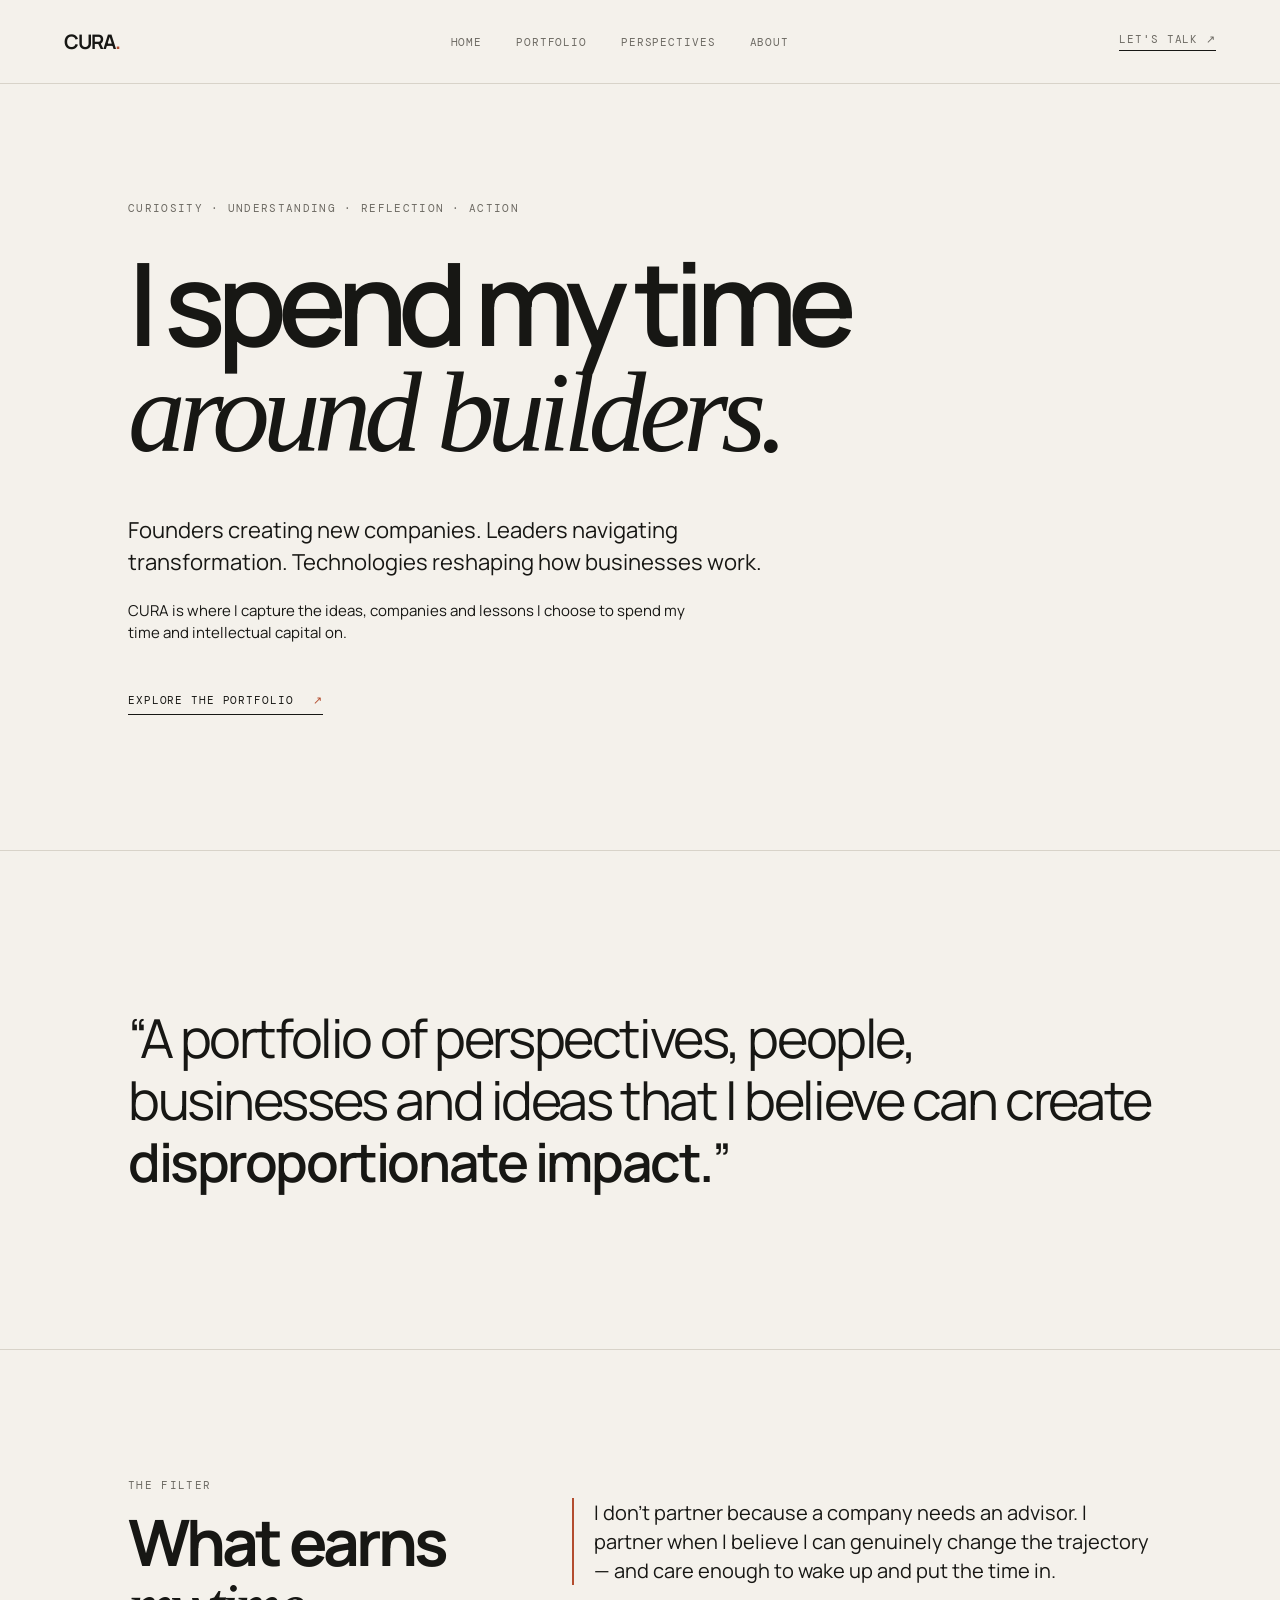
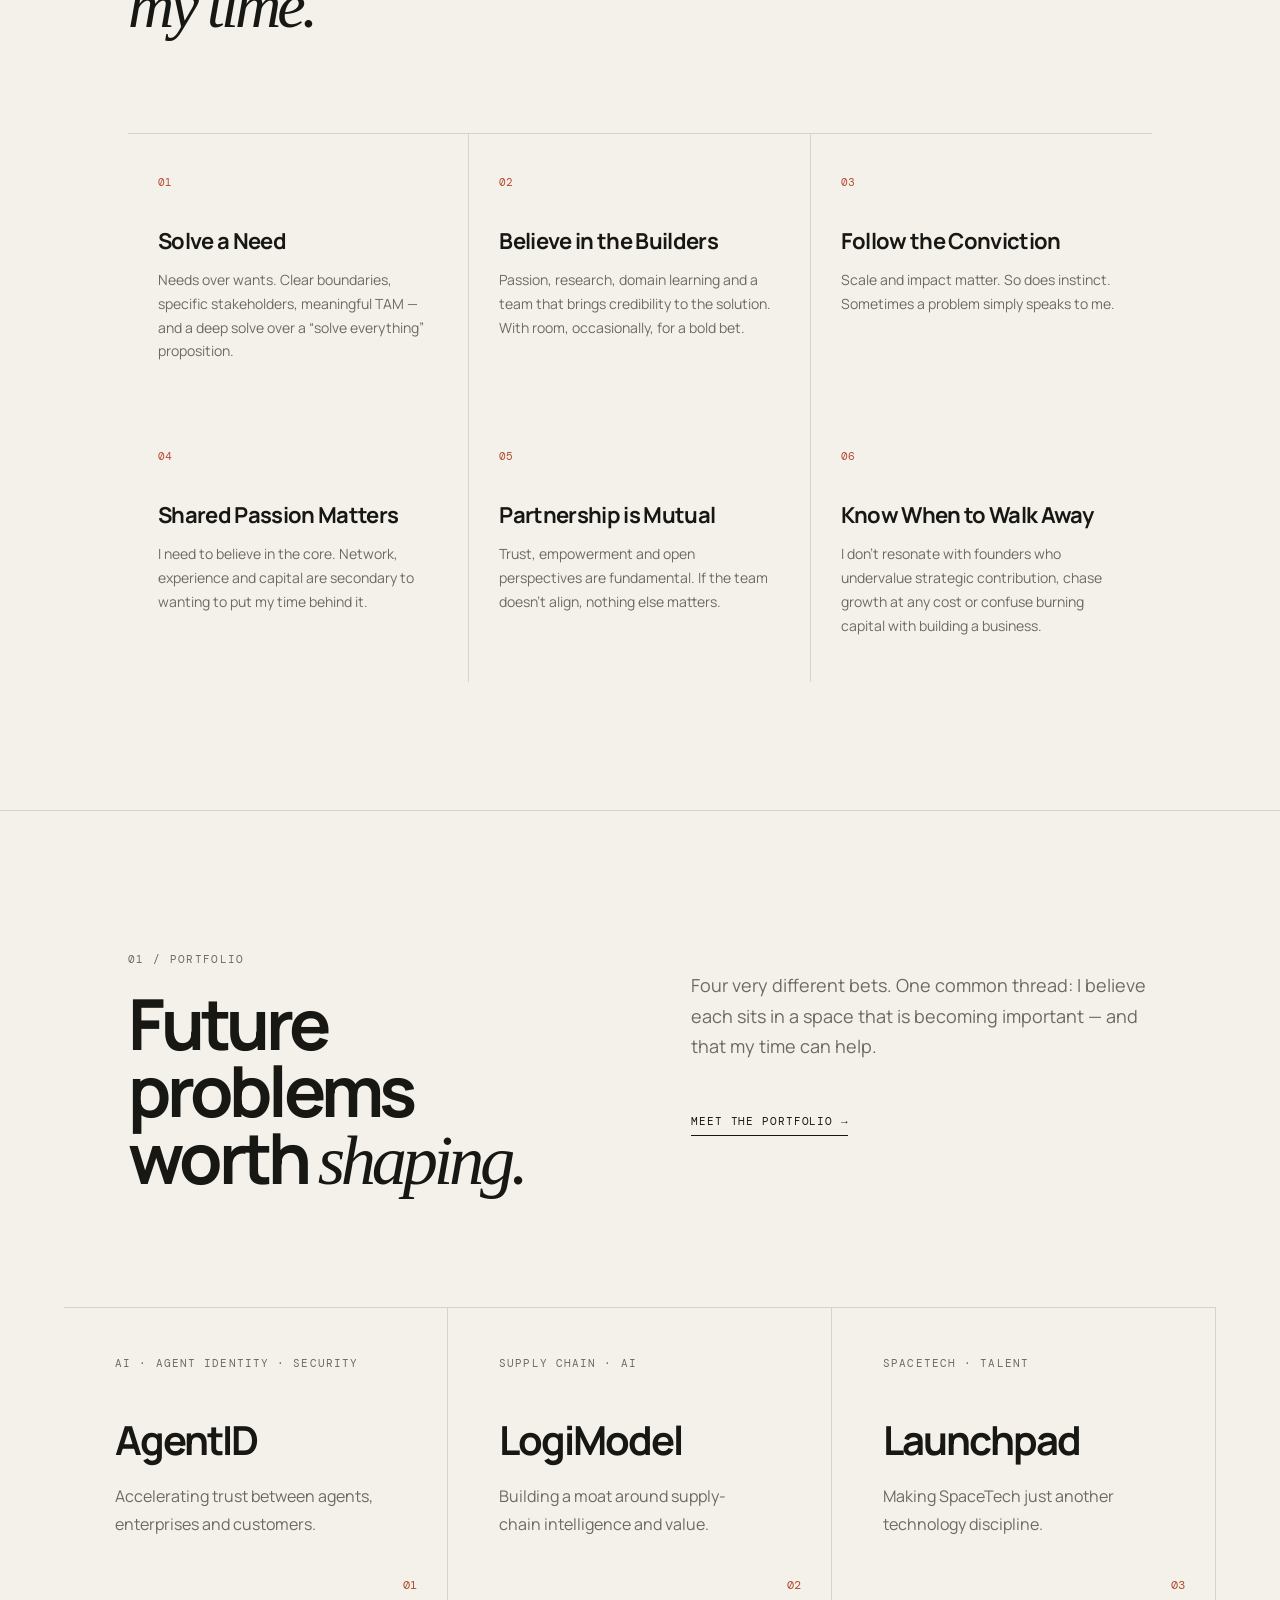
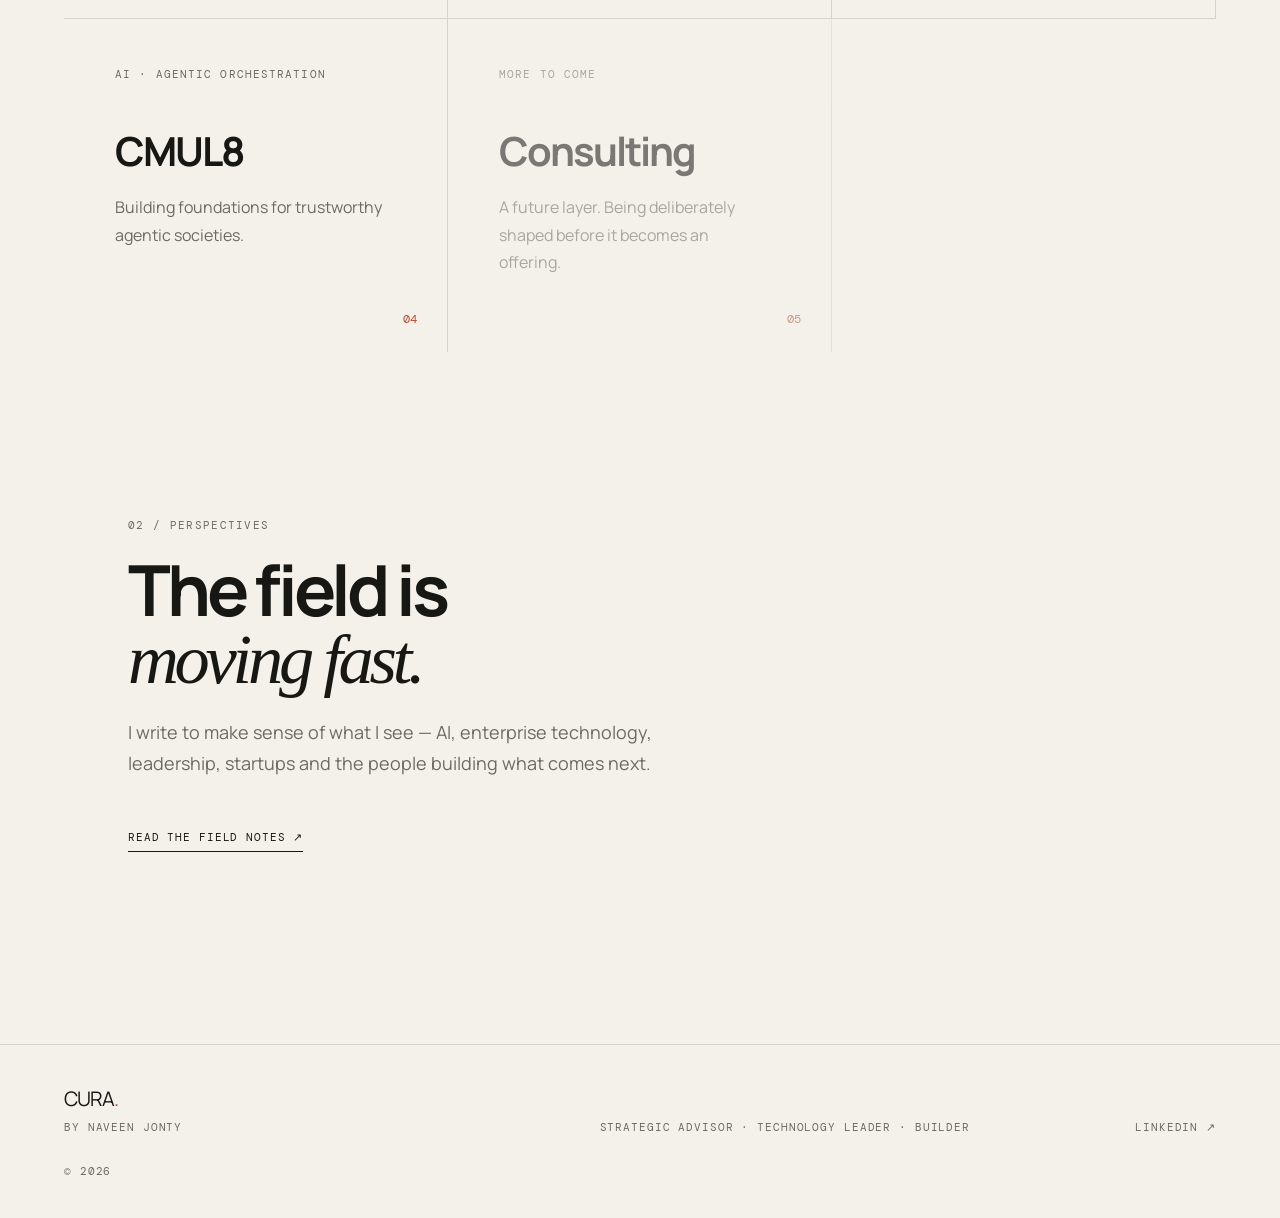
==== index.html @ a1841e0a "added information about start-ups" ====
<!doctype html><html lang="en"><head><meta charset="utf-8"><meta name="viewport" content="width=device-width,initial-scale=1"><title>Home — CURA</title><meta name="description" content="CURA by Naveen Jonty — a portfolio of perspectives, people, businesses and ideas worth building."><link rel="stylesheet" href="styles.css"></head><body><header class="nav"><a class="brand" href="index.html">CURA<span>.</span></a><nav><a href="index.html">Home</a><a href="portfolio.html">Portfolio</a><a href="perspectives.html">Perspectives</a><a href="about.html">About</a></nav><a class="nav-note" href="mailto:naveenjonty@gmail.com">Let's talk ↗</a></header><main><section class="hero"><div class="eyebrow">CURiosity · Understanding · Reflection · Action</div><h1>I spend my time<br><em>around builders.</em></h1><p class="lede">Founders creating new companies. Leaders navigating transformation. Technologies reshaping how businesses work.</p><p class="lede small">CURA is where I capture the ideas, companies and lessons I choose to spend my time and intellectual capital on.</p><a class="arrow-link" href="portfolio.html">Explore the portfolio <span>↗</span></a></section><section class="statement"><p>“A portfolio of perspectives, people, businesses and ideas that I believe can create <strong>disproportionate impact.</strong>”</p></section><section class="philosophy"><div class="philosophy-intro"><div><div class="eyebrow">The filter</div><h2>What earns<br><em>my time.</em></h2></div><div><p class="bet">I don't partner because a company needs an advisor. I partner when I believe I can genuinely change the trajectory — and care enough to wake up and put the time in.</p></div></div><div class="principles"><div class="principle"><b>01</b><h3>Solve a Need</h3><p>Needs over wants. Clear boundaries, specific stakeholders, meaningful TAM — and a deep solve over a “solve everything” proposition.</p></div><div class="principle"><b>02</b><h3>Believe in the Builders</h3><p>Passion, research, domain learning and a team that brings credibility to the solution. With room, occasionally, for a bold bet.</p></div><div class="principle"><b>03</b><h3>Follow the Conviction</h3><p>Scale and impact matter. So does instinct. Sometimes a problem simply speaks to me.</p></div><div class="principle"><b>04</b><h3>Shared Passion Matters</h3><p>I need to believe in the core. Network, experience and capital are secondary to wanting to put my time behind it.</p></div><div class="principle"><b>05</b><h3>Partnership is Mutual</h3><p>Trust, empowerment and open perspectives are fundamental. If the team doesn't align, nothing else matters.</p></div><div class="principle"><b>06</b><h3>Know When to Walk Away</h3><p>I don't resonate with founders who undervalue strategic contribution, chase growth at any cost or confuse burning capital with building a business.</p></div></div></section><section class="split"><div><div class="eyebrow">01 / Portfolio</div><h2>Future problems<br>worth <em>shaping.</em></h2></div><div><p>Four very different bets. One common thread: I believe each sits in a space that is becoming important — and that my time can help.</p><a class="text-link" href="portfolio.html">Meet the portfolio →</a></div></section><section class="cards"><a class="card" href="portfolio.html#agentid"><span>AI · AGENT IDENTITY · SECURITY</span><h3>AgentID</h3><p>Accelerating trust between agents, enterprises and customers.</p><b>01</b></a><a class="card" href="portfolio.html#logimodel"><span>SUPPLY CHAIN · AI</span><h3>LogiModel</h3><p>Building a moat around supply-chain intelligence and value.</p><b>02</b></a><a class="card" href="portfolio.html#launchpad"><span>SPACETECH · TALENT</span><h3>Launchpad</h3><p>Making SpaceTech just another technology discipline.</p><b>03</b></a></section><section class="cards"><a class="card" href="portfolio.html#cmul8"><span>AI · AGENTIC ORCHESTRATION</span><h3>CMUL8</h3><p>Building foundations for trustworthy agentic societies.</p><b>04</b></a><div class="card" style="opacity:.55"><span>MORE TO COME</span><h3>Consulting</h3><p>A future layer. Being deliberately shaped before it becomes an offering.</p><b>05</b></div><div></div></section><section class="closing"><div class="eyebrow">02 / Perspectives</div><h2>The field is<br><em>moving fast.</em></h2><p>I write to make sense of what I see — AI, enterprise technology, leadership, startups and the people building what comes next.</p><a class="arrow-link" href="perspectives.html">Read the field notes ↗</a></section></main><footer><div><span class="brand">CURA<span>.</span></span><p>By Naveen Jonty</p></div><div>Strategic Advisor · Technology Leader · Builder</div><div><a href="https://www.linkedin.com/in/naveen-m-techleadership/" target="_blank" rel="noopener">LinkedIn ↗</a></div><div>© 2026</div></footer></body></html>
---- styles.css ----
@import url('https://fonts.googleapis.com/css2?family=DM+Mono:wght@400;500&family=Manrope:wght@400;500;600;700&display=swap');
:root{--bg:#f4f1eb;--ink:#171714;--muted:#6d6a63;--line:#d8d3c9;--accent:#b34d2f}*{box-sizing:border-box}html{scroll-behavior:smooth}body{margin:0;background:var(--bg);color:var(--ink);font-family:Manrope,system-ui,sans-serif}a{color:inherit;text-decoration:none}.nav{height:84px;padding:0 5vw;display:flex;align-items:center;justify-content:space-between;border-bottom:1px solid var(--line);position:sticky;top:0;background:rgba(244,241,235,.94);backdrop-filter:blur(12px);z-index:10}.brand{font-size:20px;font-weight:700;letter-spacing:-.05em}.brand span{color:var(--accent)}nav{display:flex;gap:34px}nav a,.nav-note{font:11px "DM Mono",monospace;text-transform:uppercase;letter-spacing:.08em;color:var(--muted)}nav a.active,nav a:hover{color:var(--ink)}.nav-note{border-bottom:1px solid var(--ink);padding-bottom:4px}.hero{padding:13vh 10vw 15vh;max-width:1250px}.eyebrow,.tags,.role,.notes span,.smallcaps{font:11px "DM Mono",monospace;letter-spacing:.12em;text-transform:uppercase;color:var(--muted)}h1{font-size:clamp(58px,9vw,142px);line-height:.91;letter-spacing:-.075em;margin:35px 0 50px;font-weight:600}h1 em,h2 em{font-family:Georgia,serif;font-weight:400;letter-spacing:-.06em}p{line-height:1.7;color:var(--muted)}.lede{font-size:22px;max-width:680px;line-height:1.45;color:var(--ink)}.lede.small{font-size:15px;max-width:580px;margin-top:18px}.arrow-link,.text-link{display:inline-block;margin-top:34px;font:11px "DM Mono",monospace;text-transform:uppercase;letter-spacing:.08em;border-bottom:1px solid var(--ink);padding-bottom:7px}.arrow-link span{color:var(--accent);margin-left:12px}.statement{border-top:1px solid var(--line);border-bottom:1px solid var(--line);padding:8vw 10vw}.statement p{font-size:clamp(30px,4.2vw,62px);line-height:1.15;letter-spacing:-.045em;color:var(--ink);max-width:1050px}.statement strong{font-weight:600}.philosophy{padding:10vw;border-bottom:1px solid var(--line)}.philosophy-intro{display:grid;grid-template-columns:1fr 1.7fr;gap:8vw;margin-bottom:6vw}.philosophy-intro h2{font-size:clamp(40px,5vw,72px);line-height:.95;letter-spacing:-.06em;margin:20px 0}.bet{font-size:20px!important;color:var(--ink)!important;line-height:1.45!important;border-left:2px solid var(--accent);padding-left:20px}.principles{display:grid;grid-template-columns:repeat(3,1fr);border-top:1px solid var(--line)}.principle{padding:35px 30px 45px;border-right:1px solid var(--line);min-height:240px}.principle:nth-child(3n){border-right:0}.principle b{font:11px "DM Mono",monospace;color:var(--accent)}.principle h3{font-size:22px;letter-spacing:-.03em;margin:35px 0 12px}.principle p{font-size:14px;margin:0}.split{display:grid;grid-template-columns:1fr 1fr;gap:8vw;padding:11vw 10vw 7vw}.split h2,.closing h2{font-size:clamp(40px,5.5vw,76px);line-height:.95;letter-spacing:-.06em;margin:24px 0}.split p{font-size:18px;max-width:480px}.cards{display:grid;grid-template-columns:repeat(3,1fr);border-top:1px solid var(--line);margin:0 5vw}.card{padding:42px 5vw 60px 4vw;border-right:1px solid var(--line);position:relative;min-height:310px;transition:transform .3s}.card:hover{transform:translateY(-7px)}.card span{font:11px "DM Mono",monospace;letter-spacing:.1em;color:var(--muted)}.card h3{font-size:40px;letter-spacing:-.05em;margin:40px 0 12px}.card p{max-width:290px}.card b{position:absolute;right:30px;bottom:25px;font:12px "DM Mono",monospace;color:var(--accent)}.closing{padding:13vw 10vw 15vw;max-width:1100px}.closing p{font-size:18px;max-width:600px}.page-head{padding:11vw 10vw 9vw;border-bottom:1px solid var(--line)}.page-head h1{font-size:clamp(54px,8vw,118px);margin:35px 0}.page-head>p{font-size:19px;max-width:620px}.portfolio-list{padding:0 5vw}.portfolio-item{display:grid;grid-template-columns:15% 1fr;padding:8vw 5vw;border-bottom:1px solid var(--line);min-height:520px}.portfolio-item .num{font:12px "DM Mono",monospace;color:var(--accent)}.portfolio-item h2{font-size:clamp(50px,7vw,100px);letter-spacing:-.07em;margin:20px 0}.portfolio-item .big{font-size:25px;color:var(--ink);max-width:700px;line-height:1.35}.portfolio-item>div:last-child>p:not(.big){max-width:730px}.role{margin-top:55px;border-top:1px solid var(--line);padding-top:18px;max-width:760px}.role strong{font-family:Manrope;font-size:13px;letter-spacing:0;text-transform:none;color:var(--ink);margin-left:20px}.note-box{margin:7vw 10vw 12vw;padding:40px;border:1px solid var(--line);max-width:900px}.note-box p{font-size:25px;color:var(--ink);line-height:1.4}.notes{padding:0 10vw}.notes article{display:grid;grid-template-columns:20% 1fr 1fr;gap:5vw;border-bottom:1px solid var(--line);padding:6vw 0}.notes h2{font-size:clamp(28px,3.3vw,48px);line-height:1.05;letter-spacing:-.05em;margin:0}.notes p{margin:0;max-width:450px}.profile{display:grid;grid-template-columns:1fr 1.3fr;gap:10vw;padding:11vw 10vw;border-bottom:1px solid var(--line)}.profile h2{font-size:clamp(44px,5vw,72px);line-height:.95;letter-spacing:-.06em;margin:20px 0}.profile-copy p{font-size:17px;max-width:680px}.profile-stats{display:flex;gap:50px;margin-top:45px;padding-top:25px;border-top:1px solid var(--line)}.profile-stats strong{display:block;font-size:28px;letter-spacing:-.05em}.profile-stats span{font:10px "DM Mono",monospace;text-transform:uppercase;letter-spacing:.08em;color:var(--muted)}.about-grid{display:grid;grid-template-columns:1fr 1fr;gap:10vw;padding:11vw 10vw;border-bottom:1px solid var(--line)}.about-grid h2{font-size:clamp(45px,5vw,70px);line-height:.95;letter-spacing:-.06em}.about-grid p{font-size:18px;max-width:650px}.principles-section{padding:10vw}.principle-grid{display:grid;grid-template-columns:repeat(4,1fr);margin-top:60px}.principle-grid>div{padding:35px 30px 20px;border-top:1px solid var(--line);border-right:1px solid var(--line)}.principle-grid>div:last-child{border-right:0}.principle-grid b{font:11px "DM Mono",monospace;color:var(--accent)}.principle-grid h3{font-size:22px;margin-top:35px}.principle-grid p{font-size:14px}footer{border-top:1px solid var(--line);padding:40px 5vw;display:grid;grid-template-columns:1fr 1fr auto;gap:30px;align-items:end;font:11px "DM Mono",monospace;color:var(--muted);text-transform:uppercase;letter-spacing:.08em}footer p{font:11px "DM Mono",monospace;margin:8px 0 0}footer .brand{font:20px Manrope;text-transform:none;letter-spacing:-.05em;color:var(--ink)}@media(max-width:800px){.nav{height:70px}.nav nav{display:none}.hero{padding:12vh 7vw}.split,.about-grid,.profile,.philosophy-intro{grid-template-columns:1fr;padding-left:7vw;padding-right:7vw}.cards{grid-template-columns:1fr;margin:0 7vw}.card{border-right:0;border-bottom:1px solid var(--line)}.page-head{padding:18vw 7vw 12vw}.portfolio-list{padding:0 7vw}.portfolio-item{grid-template-columns:12% 1fr;padding:15vw 0}.portfolio-item h2{font-size:54px}.notes{padding:0 7vw}.notes article{grid-template-columns:1fr;gap:25px;padding:14vw 0}.principles{grid-template-columns:1fr}.principle{border-right:0;border-bottom:1px solid var(--line)}.principle-grid{grid-template-columns:1fr 1fr}.principle-grid>div{border-right:0}.statement{padding:15vw 7vw}footer{grid-template-columns:1fr;padding:35px 7vw;gap:15px}h1{font-size:clamp(52px,16vw,90px)}}
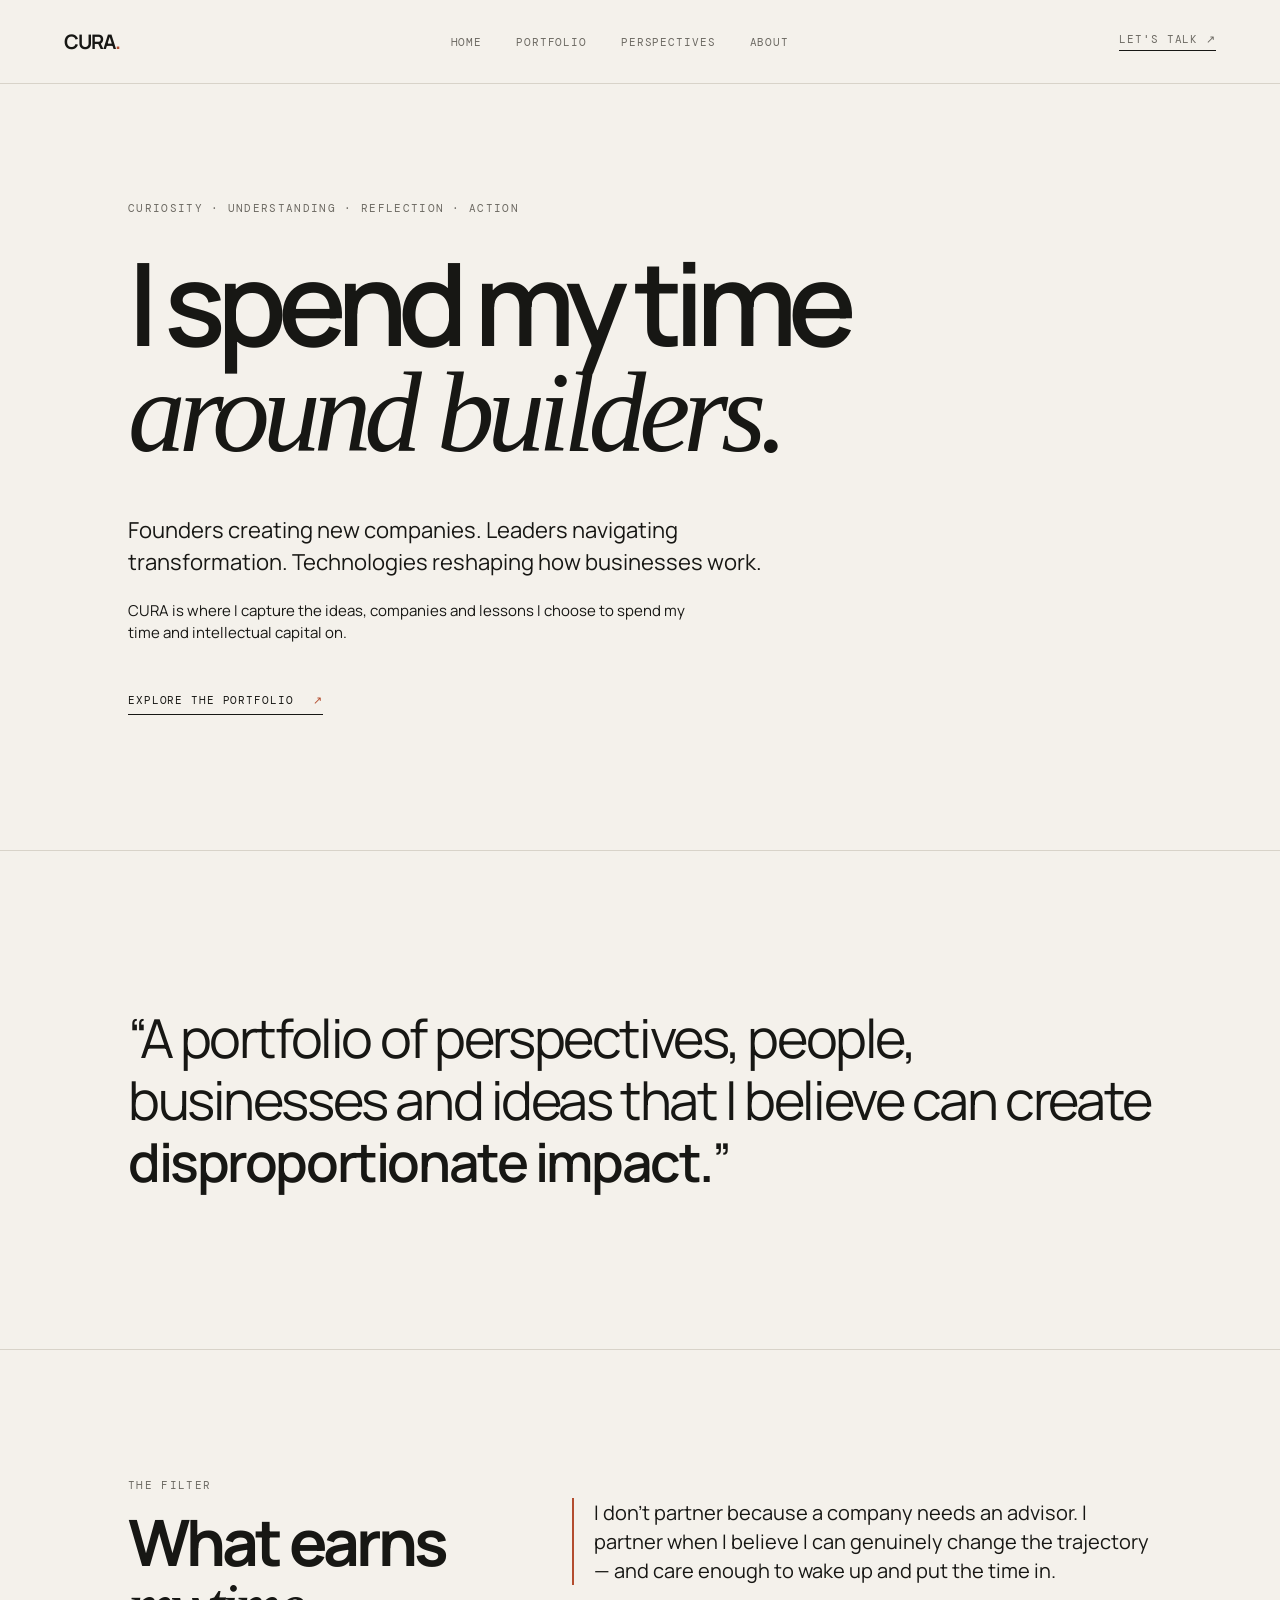
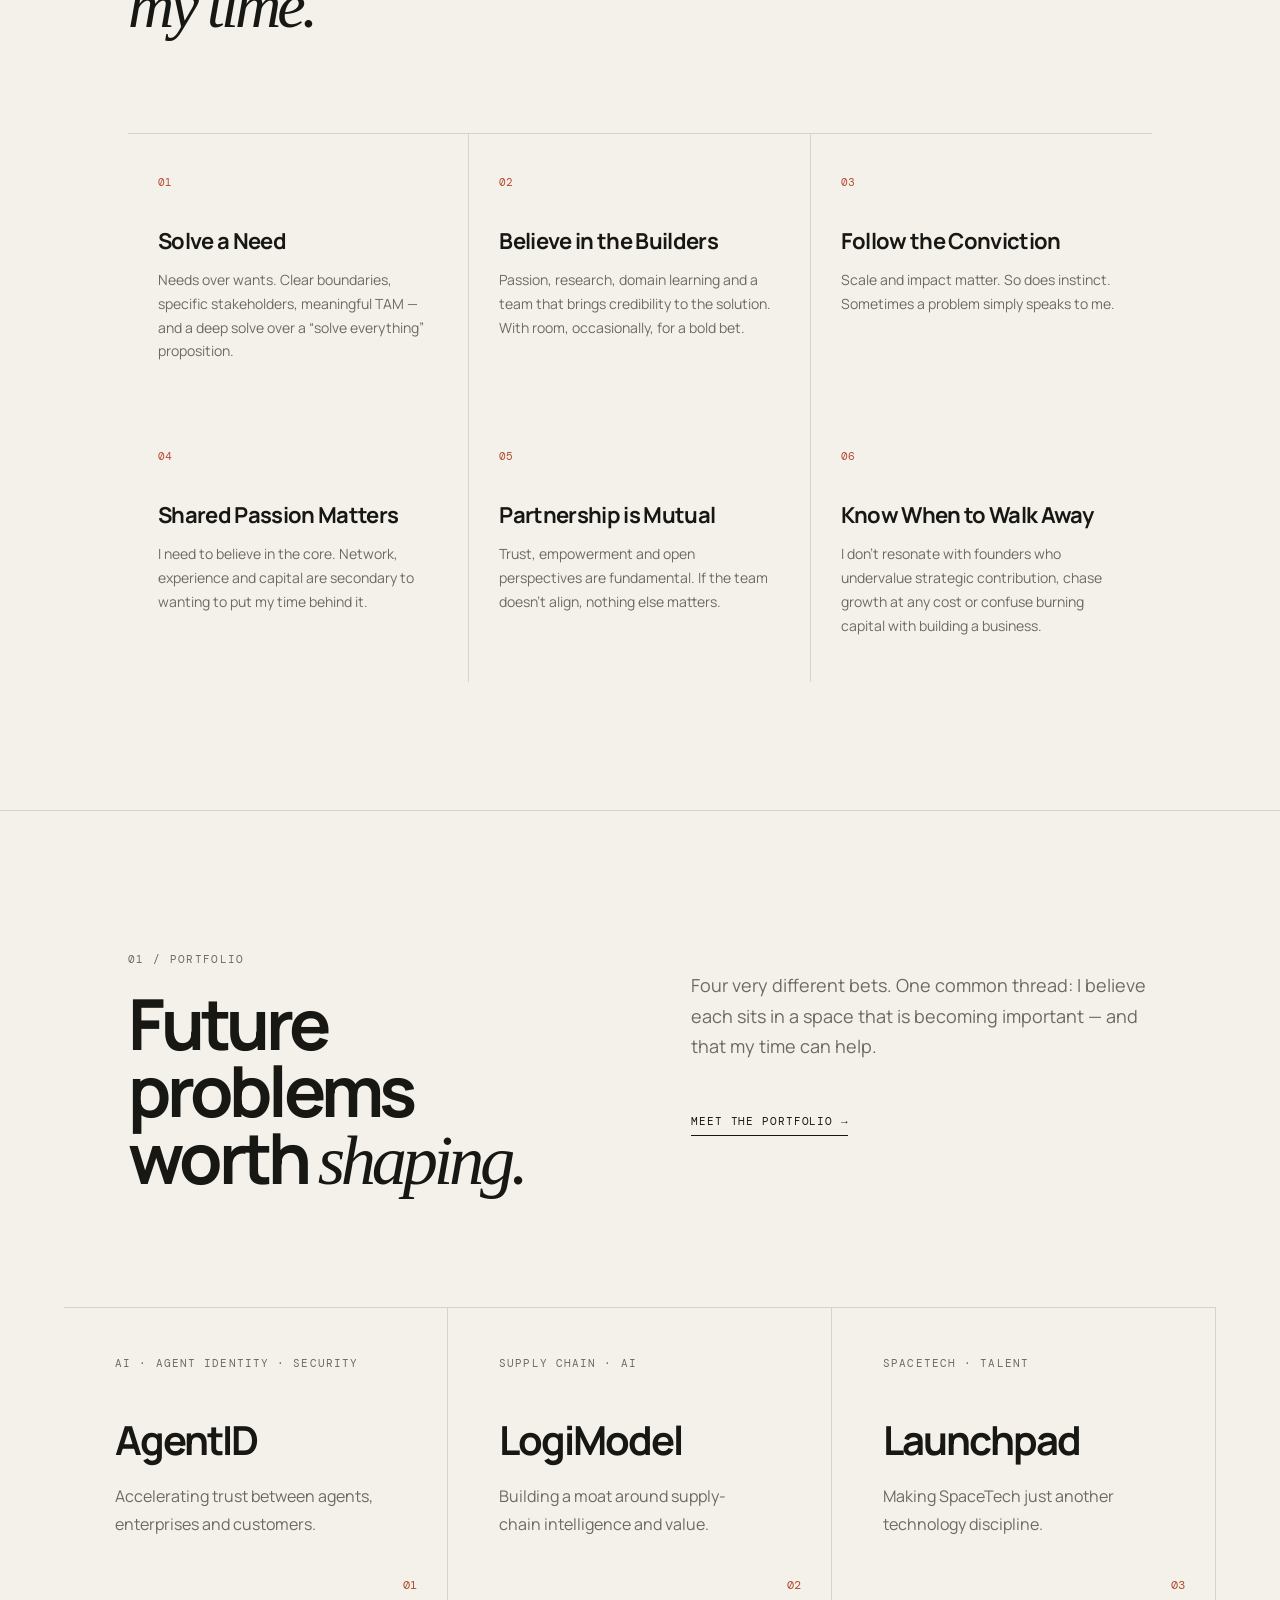
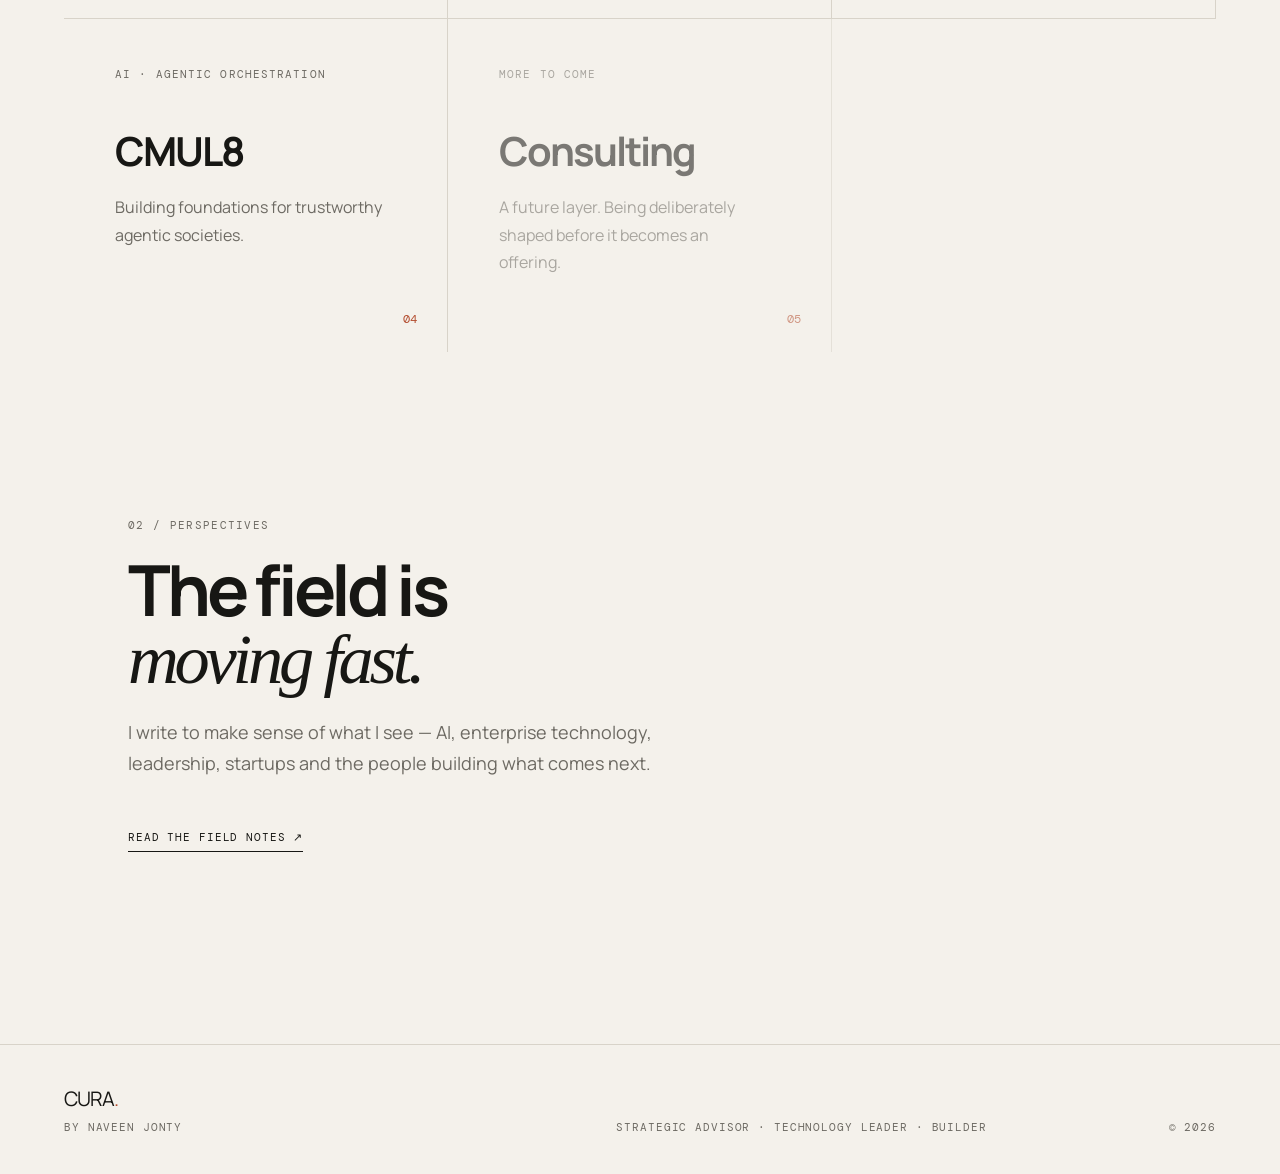
==== commit 04d6c92c: "Added logo" ====
--- a/index.html
+++ b/index.html
@@ -1 +1 @@
-<!doctype html><html lang="en"><head><meta charset="utf-8"><meta name="viewport" content="width=device-width,initial-scale=1"><title>Home — CURA</title><meta name="description" content="CURA by Naveen Jonty — a portfolio of perspectives, people, businesses and ideas worth building."><link rel="stylesheet" href="styles.css"></head><body><header class="nav"><a class="brand" href="index.html">CURA<span>.</span></a><nav><a href="index.html">Home</a><a href="portfolio.html">Portfolio</a><a href="perspectives.html">Perspectives</a><a href="about.html">About</a></nav><a class="nav-note" href="mailto:naveenjonty@gmail.com">Let's talk ↗</a></header><main><section class="hero"><div class="eyebrow">CURiosity · Understanding · Reflection · Action</div><h1>I spend my time<br><em>around builders.</em></h1><p class="lede">Founders creating new companies. Leaders navigating transformation. Technologies reshaping how businesses work.</p><p class="lede small">CURA is where I capture the ideas, companies and lessons I choose to spend my time and intellectual capital on.</p><a class="arrow-link" href="portfolio.html">Explore the portfolio <span>↗</span></a></section><section class="statement"><p>“A portfolio of perspectives, people, businesses and ideas that I believe can create <strong>disproportionate impact.</strong>”</p></section><section class="philosophy"><div class="philosophy-intro"><div><div class="eyebrow">The filter</div><h2>What earns<br><em>my time.</em></h2></div><div><p class="bet">I don't partner because a company needs an advisor. I partner when I believe I can genuinely change the trajectory — and care enough to wake up and put the time in.</p></div></div><div class="principles"><div class="principle"><b>01</b><h3>Solve a Need</h3><p>Needs over wants. Clear boundaries, specific stakeholders, meaningful TAM — and a deep solve over a “solve everything” proposition.</p></div><div class="principle"><b>02</b><h3>Believe in the Builders</h3><p>Passion, research, domain learning and a team that brings credibility to the solution. With room, occasionally, for a bold bet.</p></div><div class="principle"><b>03</b><h3>Follow the Conviction</h3><p>Scale and impact matter. So does instinct. Sometimes a problem simply speaks to me.</p></div><div class="principle"><b>04</b><h3>Shared Passion Matters</h3><p>I need to believe in the core. Network, experience and capital are secondary to wanting to put my time behind it.</p></div><div class="principle"><b>05</b><h3>Partnership is Mutual</h3><p>Trust, empowerment and open perspectives are fundamental. If the team doesn't align, nothing else matters.</p></div><div class="principle"><b>06</b><h3>Know When to Walk Away</h3><p>I don't resonate with founders who undervalue strategic contribution, chase growth at any cost or confuse burning capital with building a business.</p></div></div></section><section class="split"><div><div class="eyebrow">01 / Portfolio</div><h2>Future problems<br>worth <em>shaping.</em></h2></div><div><p>Four very different bets. One common thread: I believe each sits in a space that is becoming important — and that my time can help.</p><a class="text-link" href="portfolio.html">Meet the portfolio →</a></div></section><section class="cards"><a class="card" href="portfolio.html#agentid"><span>AI · AGENT IDENTITY · SECURITY</span><h3>AgentID</h3><p>Accelerating trust between agents, enterprises and customers.</p><b>01</b></a><a class="card" href="portfolio.html#logimodel"><span>SUPPLY CHAIN · AI</span><h3>LogiModel</h3><p>Building a moat around supply-chain intelligence and value.</p><b>02</b></a><a class="card" href="portfolio.html#launchpad"><span>SPACETECH · TALENT</span><h3>Launchpad</h3><p>Making SpaceTech just another technology discipline.</p><b>03</b></a></section><section class="cards"><a class="card" href="portfolio.html#cmul8"><span>AI · AGENTIC ORCHESTRATION</span><h3>CMUL8</h3><p>Building foundations for trustworthy agentic societies.</p><b>04</b></a><div class="card" style="opacity:.55"><span>MORE TO COME</span><h3>Consulting</h3><p>A future layer. Being deliberately shaped before it becomes an offering.</p><b>05</b></div><div></div></section><section class="closing"><div class="eyebrow">02 / Perspectives</div><h2>The field is<br><em>moving fast.</em></h2><p>I write to make sense of what I see — AI, enterprise technology, leadership, startups and the people building what comes next.</p><a class="arrow-link" href="perspectives.html">Read the field notes ↗</a></section></main><footer><div><span class="brand">CURA<span>.</span></span><p>By Naveen Jonty</p></div><div>Strategic Advisor · Technology Leader · Builder</div><div><a href="https://www.linkedin.com/in/naveen-m-techleadership/" target="_blank" rel="noopener">LinkedIn ↗</a></div><div>© 2026</div></footer></body></html>+<!doctype html><html lang="en"><head><meta charset="utf-8"><meta name="viewport" content="width=device-width,initial-scale=1"><title>Home — CURA</title><meta name="description" content="CURA by Naveen Jonty — a portfolio of perspectives, people, businesses and ideas worth building."><link rel="stylesheet" href="styles.css"></head><body><header class="nav"><a class="brand" href="index.html">CURA<span>.</span></a><nav><a href="index.html">Home</a><a href="portfolio.html">Portfolio</a><a href="perspectives.html">Perspectives</a><a href="about.html">About</a></nav><a class="nav-note" href="mailto:hello@cura.ai">Let's talk ↗</a></header><main><section class="hero"><div class="eyebrow">CURiosity · Understanding · Reflection · Action</div><h1>I spend my time<br><em>around builders.</em></h1><p class="lede">Founders creating new companies. Leaders navigating transformation. Technologies reshaping how businesses work.</p><p class="lede small">CURA is where I capture the ideas, companies and lessons I choose to spend my time and intellectual capital on.</p><a class="arrow-link" href="portfolio.html">Explore the portfolio <span>↗</span></a></section><section class="statement"><p>“A portfolio of perspectives, people, businesses and ideas that I believe can create <strong>disproportionate impact.</strong>”</p></section><section class="philosophy"><div class="philosophy-intro"><div><div class="eyebrow">The filter</div><h2>What earns<br><em>my time.</em></h2></div><div><p class="bet">I don't partner because a company needs an advisor. I partner when I believe I can genuinely change the trajectory — and care enough to wake up and put the time in.</p></div></div><div class="principles"><div class="principle"><b>01</b><h3>Solve a Need</h3><p>Needs over wants. Clear boundaries, specific stakeholders, meaningful TAM — and a deep solve over a “solve everything” proposition.</p></div><div class="principle"><b>02</b><h3>Believe in the Builders</h3><p>Passion, research, domain learning and a team that brings credibility to the solution. With room, occasionally, for a bold bet.</p></div><div class="principle"><b>03</b><h3>Follow the Conviction</h3><p>Scale and impact matter. So does instinct. Sometimes a problem simply speaks to me.</p></div><div class="principle"><b>04</b><h3>Shared Passion Matters</h3><p>I need to believe in the core. Network, experience and capital are secondary to wanting to put my time behind it.</p></div><div class="principle"><b>05</b><h3>Partnership is Mutual</h3><p>Trust, empowerment and open perspectives are fundamental. If the team doesn't align, nothing else matters.</p></div><div class="principle"><b>06</b><h3>Know When to Walk Away</h3><p>I don't resonate with founders who undervalue strategic contribution, chase growth at any cost or confuse burning capital with building a business.</p></div></div></section><section class="split"><div><div class="eyebrow">01 / Portfolio</div><h2>Future problems<br>worth <em>shaping.</em></h2></div><div><p>Four very different bets. One common thread: I believe each sits in a space that is becoming important — and that my time can help.</p><a class="text-link" href="portfolio.html">Meet the portfolio →</a></div></section><section class="cards"><a class="card" href="portfolio.html#agentid"><span>AI · AGENT IDENTITY · SECURITY</span><h3>AgentID</h3><p>Accelerating trust between agents, enterprises and customers.</p><b>01</b></a><a class="card" href="portfolio.html#logimodel"><span>SUPPLY CHAIN · AI</span><h3>LogiModel</h3><p>Building a moat around supply-chain intelligence and value.</p><b>02</b></a><a class="card" href="portfolio.html#launchpad"><span>SPACETECH · TALENT</span><h3>Launchpad</h3><p>Making SpaceTech just another technology discipline.</p><b>03</b></a></section><section class="cards"><a class="card" href="portfolio.html#cmul8"><span>AI · AGENTIC ORCHESTRATION</span><h3>CMUL8</h3><p>Building foundations for trustworthy agentic societies.</p><b>04</b></a><div class="card" style="opacity:.55"><span>MORE TO COME</span><h3>Consulting</h3><p>A future layer. Being deliberately shaped before it becomes an offering.</p><b>05</b></div><div></div></section><section class="closing"><div class="eyebrow">02 / Perspectives</div><h2>The field is<br><em>moving fast.</em></h2><p>I write to make sense of what I see — AI, enterprise technology, leadership, startups and the people building what comes next.</p><a class="arrow-link" href="perspectives.html">Read the field notes ↗</a></section></main><footer><div><span class="brand">CURA<span>.</span></span><p>By Naveen Jonty</p></div><div>Strategic Advisor · Technology Leader · Builder</div><div>© 2026</div></footer></body></html>
--- a/styles.css
+++ b/styles.css
@@ -1,2 +1,4 @@
 @import url('https://fonts.googleapis.com/css2?family=DM+Mono:wght@400;500&family=Manrope:wght@400;500;600;700&display=swap');
-:root{--bg:#f4f1eb;--ink:#171714;--muted:#6d6a63;--line:#d8d3c9;--accent:#b34d2f}*{box-sizing:border-box}html{scroll-behavior:smooth}body{margin:0;background:var(--bg);color:var(--ink);font-family:Manrope,system-ui,sans-serif}a{color:inherit;text-decoration:none}.nav{height:84px;padding:0 5vw;display:flex;align-items:center;justify-content:space-between;border-bottom:1px solid var(--line);position:sticky;top:0;background:rgba(244,241,235,.94);backdrop-filter:blur(12px);z-index:10}.brand{font-size:20px;font-weight:700;letter-spacing:-.05em}.brand span{color:var(--accent)}nav{display:flex;gap:34px}nav a,.nav-note{font:11px "DM Mono",monospace;text-transform:uppercase;letter-spacing:.08em;color:var(--muted)}nav a.active,nav a:hover{color:var(--ink)}.nav-note{border-bottom:1px solid var(--ink);padding-bottom:4px}.hero{padding:13vh 10vw 15vh;max-width:1250px}.eyebrow,.tags,.role,.notes span,.smallcaps{font:11px "DM Mono",monospace;letter-spacing:.12em;text-transform:uppercase;color:var(--muted)}h1{font-size:clamp(58px,9vw,142px);line-height:.91;letter-spacing:-.075em;margin:35px 0 50px;font-weight:600}h1 em,h2 em{font-family:Georgia,serif;font-weight:400;letter-spacing:-.06em}p{line-height:1.7;color:var(--muted)}.lede{font-size:22px;max-width:680px;line-height:1.45;color:var(--ink)}.lede.small{font-size:15px;max-width:580px;margin-top:18px}.arrow-link,.text-link{display:inline-block;margin-top:34px;font:11px "DM Mono",monospace;text-transform:uppercase;letter-spacing:.08em;border-bottom:1px solid var(--ink);padding-bottom:7px}.arrow-link span{color:var(--accent);margin-left:12px}.statement{border-top:1px solid var(--line);border-bottom:1px solid var(--line);padding:8vw 10vw}.statement p{font-size:clamp(30px,4.2vw,62px);line-height:1.15;letter-spacing:-.045em;color:var(--ink);max-width:1050px}.statement strong{font-weight:600}.philosophy{padding:10vw;border-bottom:1px solid var(--line)}.philosophy-intro{display:grid;grid-template-columns:1fr 1.7fr;gap:8vw;margin-bottom:6vw}.philosophy-intro h2{font-size:clamp(40px,5vw,72px);line-height:.95;letter-spacing:-.06em;margin:20px 0}.bet{font-size:20px!important;color:var(--ink)!important;line-height:1.45!important;border-left:2px solid var(--accent);padding-left:20px}.principles{display:grid;grid-template-columns:repeat(3,1fr);border-top:1px solid var(--line)}.principle{padding:35px 30px 45px;border-right:1px solid var(--line);min-height:240px}.principle:nth-child(3n){border-right:0}.principle b{font:11px "DM Mono",monospace;color:var(--accent)}.principle h3{font-size:22px;letter-spacing:-.03em;margin:35px 0 12px}.principle p{font-size:14px;margin:0}.split{display:grid;grid-template-columns:1fr 1fr;gap:8vw;padding:11vw 10vw 7vw}.split h2,.closing h2{font-size:clamp(40px,5.5vw,76px);line-height:.95;letter-spacing:-.06em;margin:24px 0}.split p{font-size:18px;max-width:480px}.cards{display:grid;grid-template-columns:repeat(3,1fr);border-top:1px solid var(--line);margin:0 5vw}.card{padding:42px 5vw 60px 4vw;border-right:1px solid var(--line);position:relative;min-height:310px;transition:transform .3s}.card:hover{transform:translateY(-7px)}.card span{font:11px "DM Mono",monospace;letter-spacing:.1em;color:var(--muted)}.card h3{font-size:40px;letter-spacing:-.05em;margin:40px 0 12px}.card p{max-width:290px}.card b{position:absolute;right:30px;bottom:25px;font:12px "DM Mono",monospace;color:var(--accent)}.closing{padding:13vw 10vw 15vw;max-width:1100px}.closing p{font-size:18px;max-width:600px}.page-head{padding:11vw 10vw 9vw;border-bottom:1px solid var(--line)}.page-head h1{font-size:clamp(54px,8vw,118px);margin:35px 0}.page-head>p{font-size:19px;max-width:620px}.portfolio-list{padding:0 5vw}.portfolio-item{display:grid;grid-template-columns:15% 1fr;padding:8vw 5vw;border-bottom:1px solid var(--line);min-height:520px}.portfolio-item .num{font:12px "DM Mono",monospace;color:var(--accent)}.portfolio-item h2{font-size:clamp(50px,7vw,100px);letter-spacing:-.07em;margin:20px 0}.portfolio-item .big{font-size:25px;color:var(--ink);max-width:700px;line-height:1.35}.portfolio-item>div:last-child>p:not(.big){max-width:730px}.role{margin-top:55px;border-top:1px solid var(--line);padding-top:18px;max-width:760px}.role strong{font-family:Manrope;font-size:13px;letter-spacing:0;text-transform:none;color:var(--ink);margin-left:20px}.note-box{margin:7vw 10vw 12vw;padding:40px;border:1px solid var(--line);max-width:900px}.note-box p{font-size:25px;color:var(--ink);line-height:1.4}.notes{padding:0 10vw}.notes article{display:grid;grid-template-columns:20% 1fr 1fr;gap:5vw;border-bottom:1px solid var(--line);padding:6vw 0}.notes h2{font-size:clamp(28px,3.3vw,48px);line-height:1.05;letter-spacing:-.05em;margin:0}.notes p{margin:0;max-width:450px}.profile{display:grid;grid-template-columns:1fr 1.3fr;gap:10vw;padding:11vw 10vw;border-bottom:1px solid var(--line)}.profile h2{font-size:clamp(44px,5vw,72px);line-height:.95;letter-spacing:-.06em;margin:20px 0}.profile-copy p{font-size:17px;max-width:680px}.profile-stats{display:flex;gap:50px;margin-top:45px;padding-top:25px;border-top:1px solid var(--line)}.profile-stats strong{display:block;font-size:28px;letter-spacing:-.05em}.profile-stats span{font:10px "DM Mono",monospace;text-transform:uppercase;letter-spacing:.08em;color:var(--muted)}.about-grid{display:grid;grid-template-columns:1fr 1fr;gap:10vw;padding:11vw 10vw;border-bottom:1px solid var(--line)}.about-grid h2{font-size:clamp(45px,5vw,70px);line-height:.95;letter-spacing:-.06em}.about-grid p{font-size:18px;max-width:650px}.principles-section{padding:10vw}.principle-grid{display:grid;grid-template-columns:repeat(4,1fr);margin-top:60px}.principle-grid>div{padding:35px 30px 20px;border-top:1px solid var(--line);border-right:1px solid var(--line)}.principle-grid>div:last-child{border-right:0}.principle-grid b{font:11px "DM Mono",monospace;color:var(--accent)}.principle-grid h3{font-size:22px;margin-top:35px}.principle-grid p{font-size:14px}footer{border-top:1px solid var(--line);padding:40px 5vw;display:grid;grid-template-columns:1fr 1fr auto;gap:30px;align-items:end;font:11px "DM Mono",monospace;color:var(--muted);text-transform:uppercase;letter-spacing:.08em}footer p{font:11px "DM Mono",monospace;margin:8px 0 0}footer .brand{font:20px Manrope;text-transform:none;letter-spacing:-.05em;color:var(--ink)}@media(max-width:800px){.nav{height:70px}.nav nav{display:none}.hero{padding:12vh 7vw}.split,.about-grid,.profile,.philosophy-intro{grid-template-columns:1fr;padding-left:7vw;padding-right:7vw}.cards{grid-template-columns:1fr;margin:0 7vw}.card{border-right:0;border-bottom:1px solid var(--line)}.page-head{padding:18vw 7vw 12vw}.portfolio-list{padding:0 7vw}.portfolio-item{grid-template-columns:12% 1fr;padding:15vw 0}.portfolio-item h2{font-size:54px}.notes{padding:0 7vw}.notes article{grid-template-columns:1fr;gap:25px;padding:14vw 0}.principles{grid-template-columns:1fr}.principle{border-right:0;border-bottom:1px solid var(--line)}.principle-grid{grid-template-columns:1fr 1fr}.principle-grid>div{border-right:0}.statement{padding:15vw 7vw}footer{grid-template-columns:1fr;padding:35px 7vw;gap:15px}h1{font-size:clamp(52px,16vw,90px)}}+:root{--bg:#f4f1eb;--ink:#171714;--muted:#6d6a63;--line:#d8d3c9;--accent:#b34d2f}*{box-sizing:border-box}html{scroll-behavior:smooth}body{margin:0;background:var(--bg);color:var(--ink);font-family:Manrope,system-ui,sans-serif}a{color:inherit;text-decoration:none}.nav{height:84px;padding:0 5vw;display:flex;align-items:center;justify-content:space-between;border-bottom:1px solid var(--line);position:sticky;top:0;background:rgba(244,241,235,.94);backdrop-filter:blur(12px);z-index:10}.brand{font-size:20px;font-weight:700;letter-spacing:-.05em}.brand span{color:var(--accent)}nav{display:flex;gap:34px}nav a,.nav-note{font:11px "DM Mono",monospace;text-transform:uppercase;letter-spacing:.08em;color:var(--muted)}nav a.active,nav a:hover{color:var(--ink)}.nav-note{border-bottom:1px solid var(--ink);padding-bottom:4px}.hero{padding:13vh 10vw 15vh;max-width:1250px}.eyebrow,.tags,.role,.notes span,.smallcaps{font:11px "DM Mono",monospace;letter-spacing:.12em;text-transform:uppercase;color:var(--muted)}h1{font-size:clamp(58px,9vw,142px);line-height:.91;letter-spacing:-.075em;margin:35px 0 50px;font-weight:600}h1 em,h2 em{font-family:Georgia,serif;font-weight:400;letter-spacing:-.06em}p{line-height:1.7;color:var(--muted)}.lede{font-size:22px;max-width:680px;line-height:1.45;color:var(--ink)}.lede.small{font-size:15px;max-width:580px;margin-top:18px}.arrow-link,.text-link{display:inline-block;margin-top:34px;font:11px "DM Mono",monospace;text-transform:uppercase;letter-spacing:.08em;border-bottom:1px solid var(--ink);padding-bottom:7px}.arrow-link span{color:var(--accent);margin-left:12px}.statement{border-top:1px solid var(--line);border-bottom:1px solid var(--line);padding:8vw 10vw}.statement p{font-size:clamp(30px,4.2vw,62px);line-height:1.15;letter-spacing:-.045em;color:var(--ink);max-width:1050px}.statement strong{font-weight:600}.philosophy{padding:10vw;border-bottom:1px solid var(--line)}.philosophy-intro{display:grid;grid-template-columns:1fr 1.7fr;gap:8vw;margin-bottom:6vw}.philosophy-intro h2{font-size:clamp(40px,5vw,72px);line-height:.95;letter-spacing:-.06em;margin:20px 0}.bet{font-size:20px!important;color:var(--ink)!important;line-height:1.45!important;border-left:2px solid var(--accent);padding-left:20px}.principles{display:grid;grid-template-columns:repeat(3,1fr);border-top:1px solid var(--line)}.principle{padding:35px 30px 45px;border-right:1px solid var(--line);min-height:240px}.principle:nth-child(3n){border-right:0}.principle b{font:11px "DM Mono",monospace;color:var(--accent)}.principle h3{font-size:22px;letter-spacing:-.03em;margin:35px 0 12px}.principle p{font-size:14px;margin:0}.split{display:grid;grid-template-columns:1fr 1fr;gap:8vw;padding:11vw 10vw 7vw}.split h2,.closing h2{font-size:clamp(40px,5.5vw,76px);line-height:.95;letter-spacing:-.06em;margin:24px 0}.split p{font-size:18px;max-width:480px}.cards{display:grid;grid-template-columns:repeat(3,1fr);border-top:1px solid var(--line);margin:0 5vw}.card{padding:42px 5vw 60px 4vw;border-right:1px solid var(--line);position:relative;min-height:310px;transition:transform .3s}.card:hover{transform:translateY(-7px)}.card span{font:11px "DM Mono",monospace;letter-spacing:.1em;color:var(--muted)}.card h3{font-size:40px;letter-spacing:-.05em;margin:40px 0 12px}.card p{max-width:290px}.card b{position:absolute;right:30px;bottom:25px;font:12px "DM Mono",monospace;color:var(--accent)}.closing{padding:13vw 10vw 15vw;max-width:1100px}.closing p{font-size:18px;max-width:600px}.page-head{padding:11vw 10vw 9vw;border-bottom:1px solid var(--line)}.page-head h1{font-size:clamp(54px,8vw,118px);margin:35px 0}.page-head>p{font-size:19px;max-width:620px}.portfolio-list{padding:0 5vw}.portfolio-item{display:grid;grid-template-columns:15% 1fr;padding:8vw 5vw;border-bottom:1px solid var(--line);min-height:520px}.portfolio-item .num{font:12px "DM Mono",monospace;color:var(--accent)}.portfolio-item h2{font-size:clamp(50px,7vw,100px);letter-spacing:-.07em;margin:20px 0}.portfolio-item .big{font-size:25px;color:var(--ink);max-width:700px;line-height:1.35}.portfolio-item>div:last-child>p:not(.big){max-width:730px}.role{margin-top:55px;border-top:1px solid var(--line);padding-top:18px;max-width:760px}.role strong{font-family:Manrope;font-size:13px;letter-spacing:0;text-transform:none;color:var(--ink);margin-left:20px}.note-box{margin:7vw 10vw 12vw;padding:40px;border:1px solid var(--line);max-width:900px}.note-box p{font-size:25px;color:var(--ink);line-height:1.4}.notes{padding:0 10vw}.notes article{display:grid;grid-template-columns:20% 1fr 1fr;gap:5vw;border-bottom:1px solid var(--line);padding:6vw 0}.notes h2{font-size:clamp(28px,3.3vw,48px);line-height:1.05;letter-spacing:-.05em;margin:0}.notes p{margin:0;max-width:450px}.profile{display:grid;grid-template-columns:1fr 1.3fr;gap:10vw;padding:11vw 10vw;border-bottom:1px solid var(--line)}.profile h2{font-size:clamp(44px,5vw,72px);line-height:.95;letter-spacing:-.06em;margin:20px 0}.profile-copy p{font-size:17px;max-width:680px}.profile-stats{display:flex;gap:50px;margin-top:45px;padding-top:25px;border-top:1px solid var(--line)}.profile-stats strong{display:block;font-size:28px;letter-spacing:-.05em}.profile-stats span{font:10px "DM Mono",monospace;text-transform:uppercase;letter-spacing:.08em;color:var(--muted)}.about-grid{display:grid;grid-template-columns:1fr 1fr;gap:10vw;padding:11vw 10vw;border-bottom:1px solid var(--line)}.about-grid h2{font-size:clamp(45px,5vw,70px);line-height:.95;letter-spacing:-.06em}.about-grid p{font-size:18px;max-width:650px}.principles-section{padding:10vw}.principle-grid{display:grid;grid-template-columns:repeat(4,1fr);margin-top:60px}.principle-grid>div{padding:35px 30px 20px;border-top:1px solid var(--line);border-right:1px solid var(--line)}.principle-grid>div:last-child{border-right:0}.principle-grid b{font:11px "DM Mono",monospace;color:var(--accent)}.principle-grid h3{font-size:22px;margin-top:35px}.principle-grid p{font-size:14px}footer{border-top:1px solid var(--line);padding:40px 5vw;display:grid;grid-template-columns:1fr 1fr auto;gap:30px;align-items:end;font:11px "DM Mono",monospace;color:var(--muted);text-transform:uppercase;letter-spacing:.08em}footer p{font:11px "DM Mono",monospace;margin:8px 0 0}footer .brand{font:20px Manrope;text-transform:none;letter-spacing:-.05em;color:var(--ink)}@media(max-width:800px){.nav{height:70px}.nav nav{display:none}.hero{padding:12vh 7vw}.split,.about-grid,.profile,.philosophy-intro{grid-template-columns:1fr;padding-left:7vw;padding-right:7vw}.cards{grid-template-columns:1fr;margin:0 7vw}.card{border-right:0;border-bottom:1px solid var(--line)}.page-head{padding:18vw 7vw 12vw}.portfolio-list{padding:0 7vw}.portfolio-item{grid-template-columns:12% 1fr;padding:15vw 0}.portfolio-item h2{font-size:54px}.notes{padding:0 7vw}.notes article{grid-template-columns:1fr;gap:25px;padding:14vw 0}.principles{grid-template-columns:1fr}.principle{border-right:0;border-bottom:1px solid var(--line)}.principle-grid{grid-template-columns:1fr 1fr}.principle-grid>div{border-right:0}.statement{padding:15vw 7vw}footer{grid-template-columns:1fr;padding:35px 7vw;gap:15px}h1{font-size:clamp(52px,16vw,90px)}}
+.brand-mark{display:inline-block;margin-top:24px;padding:10px 14px;border:1px solid var(--line);background:#ebe7df;color:var(--ink);font-size:13px;font-weight:700;letter-spacing:-.03em}
+.company-link{display:inline-block;margin-top:22px;font:11px "DM Mono",monospace;text-transform:uppercase;letter-spacing:.08em;border-bottom:1px solid var(--ink);padding-bottom:5px;color:var(--ink)}
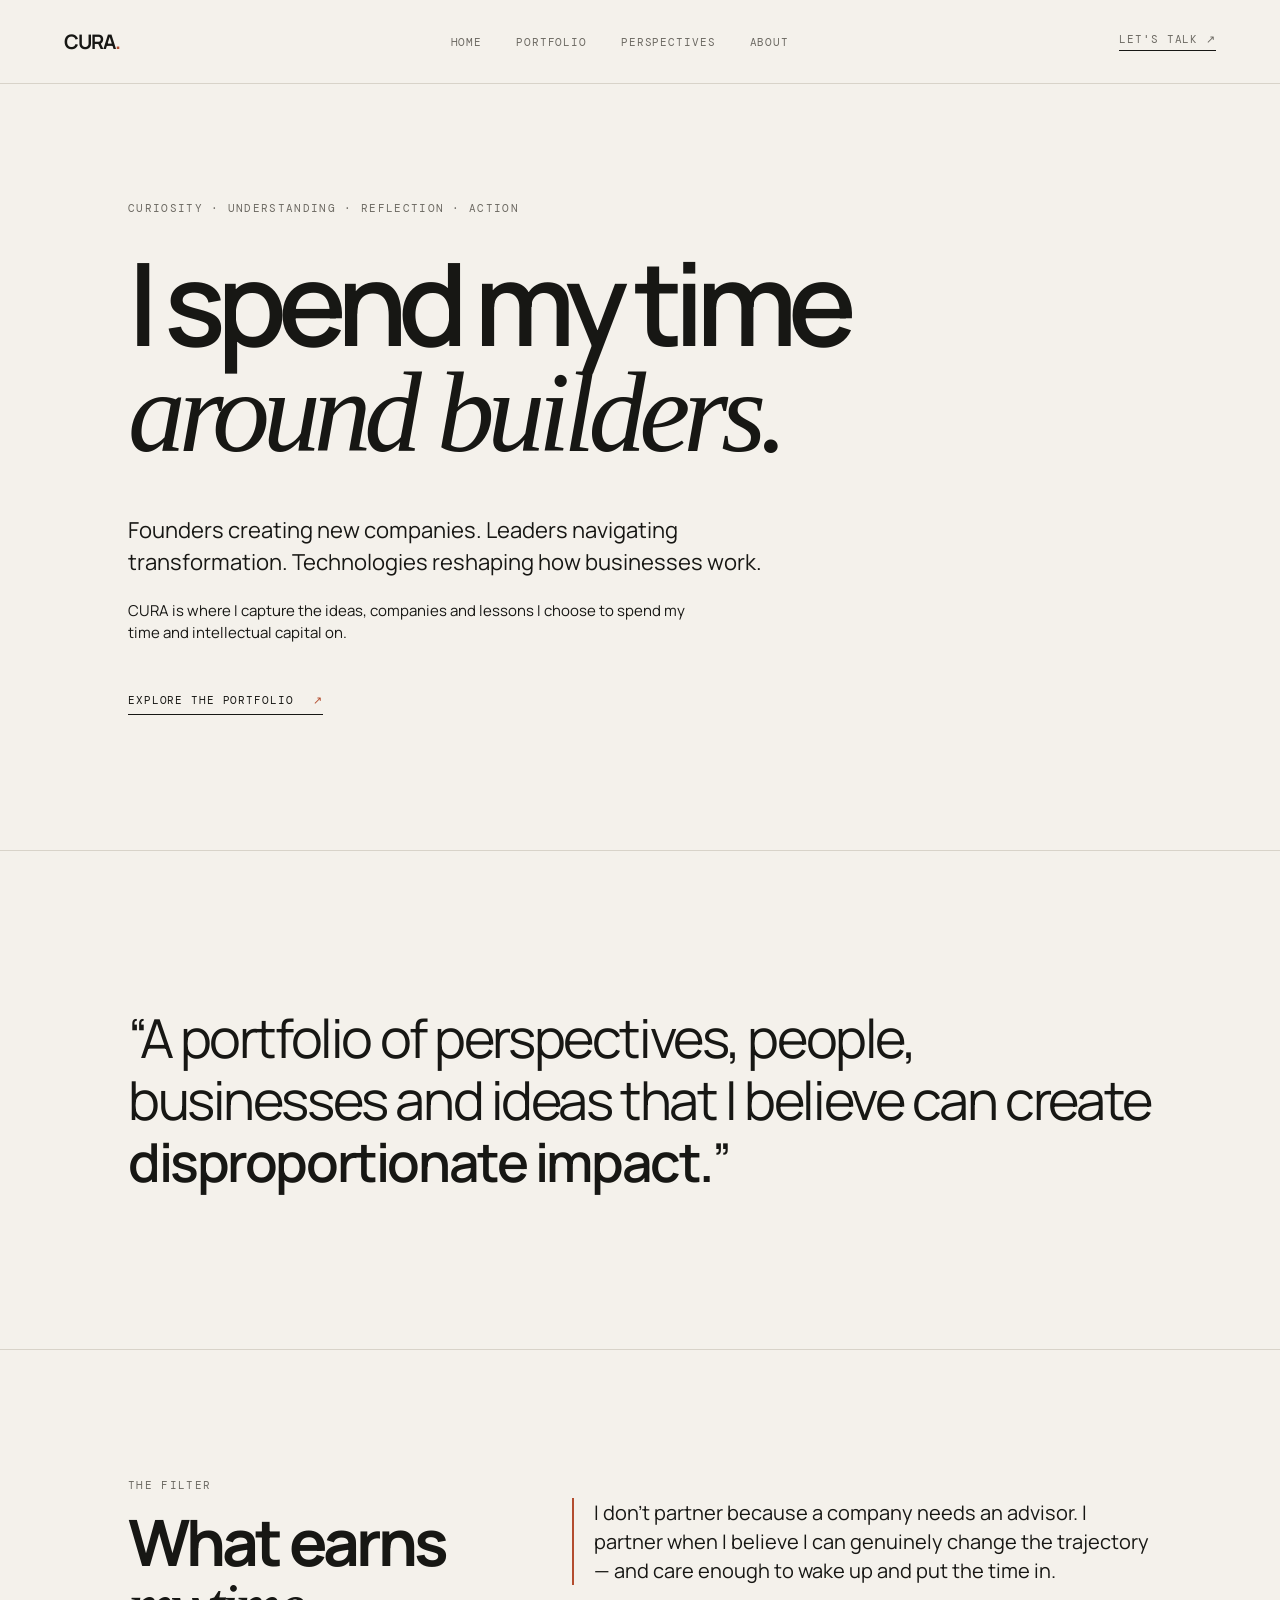
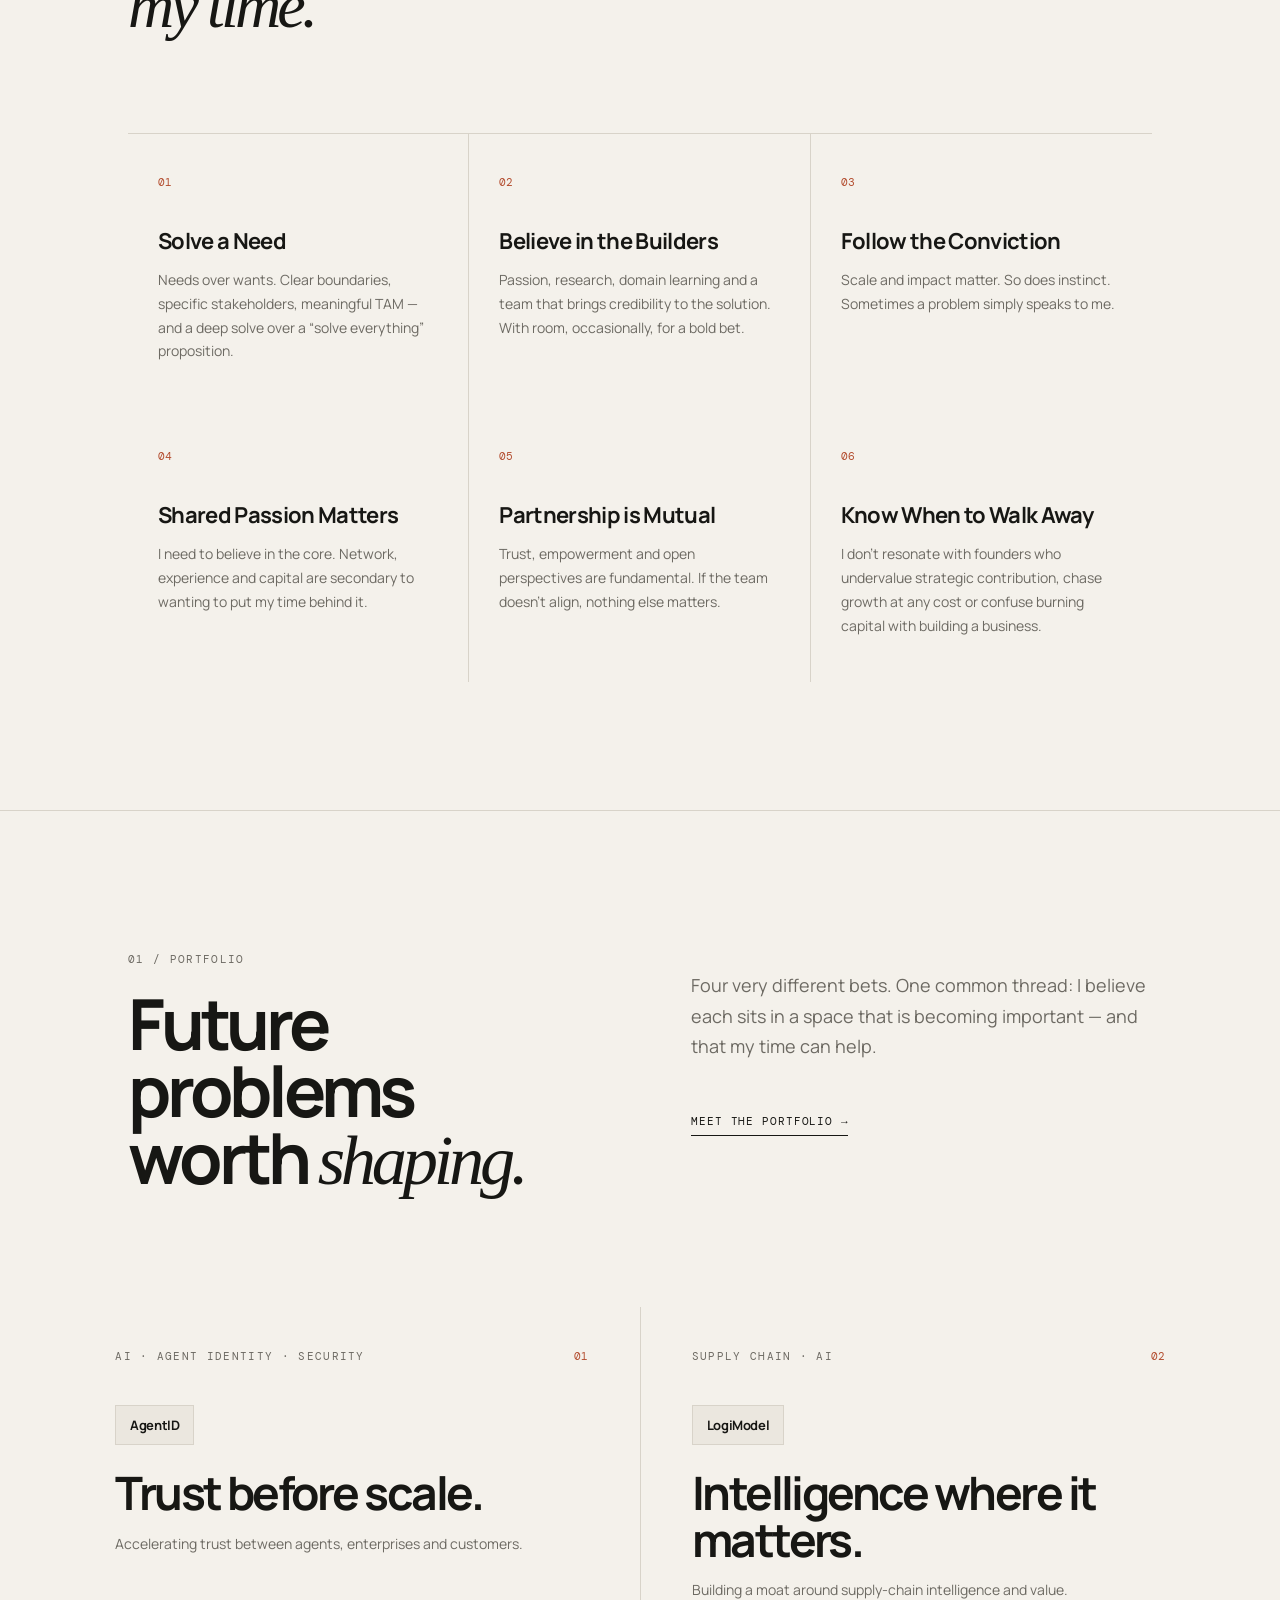
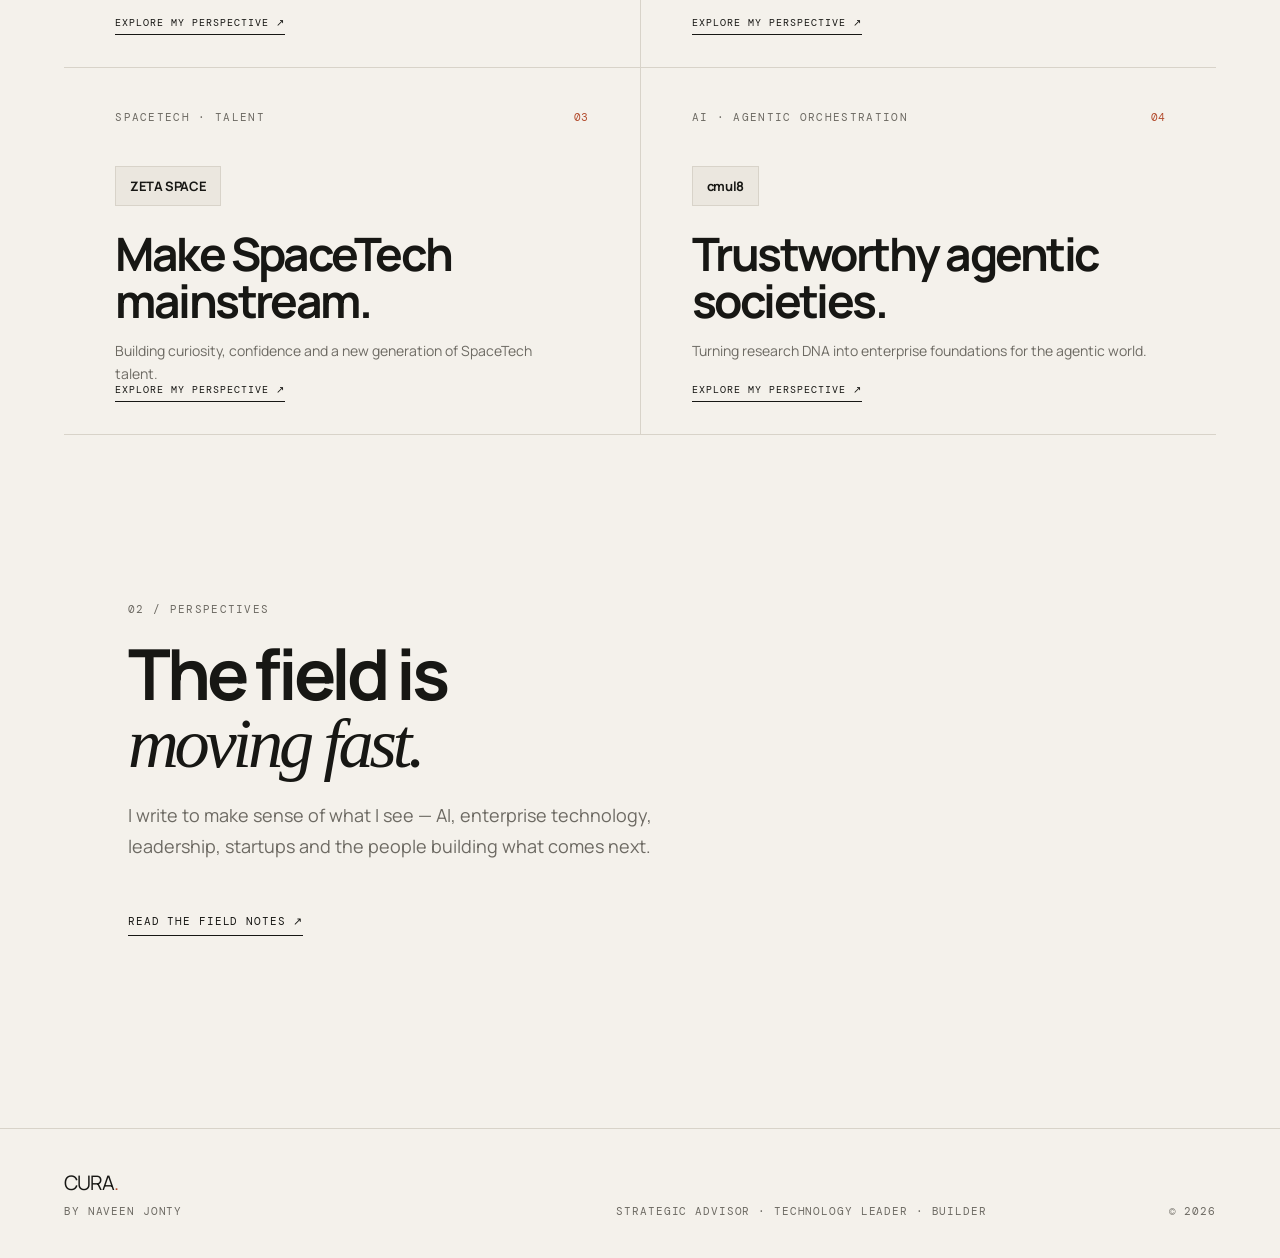
==== commit ef6386bf: "added impact metrics" ====
--- a/index.html
+++ b/index.html
@@ -1 +1,6 @@
-<!doctype html><html lang="en"><head><meta charset="utf-8"><meta name="viewport" content="width=device-width,initial-scale=1"><title>Home — CURA</title><meta name="description" content="CURA by Naveen Jonty — a portfolio of perspectives, people, businesses and ideas worth building."><link rel="stylesheet" href="styles.css"></head><body><header class="nav"><a class="brand" href="index.html">CURA<span>.</span></a><nav><a href="index.html">Home</a><a href="portfolio.html">Portfolio</a><a href="perspectives.html">Perspectives</a><a href="about.html">About</a></nav><a class="nav-note" href="mailto:hello@cura.ai">Let's talk ↗</a></header><main><section class="hero"><div class="eyebrow">CURiosity · Understanding · Reflection · Action</div><h1>I spend my time<br><em>around builders.</em></h1><p class="lede">Founders creating new companies. Leaders navigating transformation. Technologies reshaping how businesses work.</p><p class="lede small">CURA is where I capture the ideas, companies and lessons I choose to spend my time and intellectual capital on.</p><a class="arrow-link" href="portfolio.html">Explore the portfolio <span>↗</span></a></section><section class="statement"><p>“A portfolio of perspectives, people, businesses and ideas that I believe can create <strong>disproportionate impact.</strong>”</p></section><section class="philosophy"><div class="philosophy-intro"><div><div class="eyebrow">The filter</div><h2>What earns<br><em>my time.</em></h2></div><div><p class="bet">I don't partner because a company needs an advisor. I partner when I believe I can genuinely change the trajectory — and care enough to wake up and put the time in.</p></div></div><div class="principles"><div class="principle"><b>01</b><h3>Solve a Need</h3><p>Needs over wants. Clear boundaries, specific stakeholders, meaningful TAM — and a deep solve over a “solve everything” proposition.</p></div><div class="principle"><b>02</b><h3>Believe in the Builders</h3><p>Passion, research, domain learning and a team that brings credibility to the solution. With room, occasionally, for a bold bet.</p></div><div class="principle"><b>03</b><h3>Follow the Conviction</h3><p>Scale and impact matter. So does instinct. Sometimes a problem simply speaks to me.</p></div><div class="principle"><b>04</b><h3>Shared Passion Matters</h3><p>I need to believe in the core. Network, experience and capital are secondary to wanting to put my time behind it.</p></div><div class="principle"><b>05</b><h3>Partnership is Mutual</h3><p>Trust, empowerment and open perspectives are fundamental. If the team doesn't align, nothing else matters.</p></div><div class="principle"><b>06</b><h3>Know When to Walk Away</h3><p>I don't resonate with founders who undervalue strategic contribution, chase growth at any cost or confuse burning capital with building a business.</p></div></div></section><section class="split"><div><div class="eyebrow">01 / Portfolio</div><h2>Future problems<br>worth <em>shaping.</em></h2></div><div><p>Four very different bets. One common thread: I believe each sits in a space that is becoming important — and that my time can help.</p><a class="text-link" href="portfolio.html">Meet the portfolio →</a></div></section><section class="cards"><a class="card" href="portfolio.html#agentid"><span>AI · AGENT IDENTITY · SECURITY</span><h3>AgentID</h3><p>Accelerating trust between agents, enterprises and customers.</p><b>01</b></a><a class="card" href="portfolio.html#logimodel"><span>SUPPLY CHAIN · AI</span><h3>LogiModel</h3><p>Building a moat around supply-chain intelligence and value.</p><b>02</b></a><a class="card" href="portfolio.html#launchpad"><span>SPACETECH · TALENT</span><h3>Launchpad</h3><p>Making SpaceTech just another technology discipline.</p><b>03</b></a></section><section class="cards"><a class="card" href="portfolio.html#cmul8"><span>AI · AGENTIC ORCHESTRATION</span><h3>CMUL8</h3><p>Building foundations for trustworthy agentic societies.</p><b>04</b></a><div class="card" style="opacity:.55"><span>MORE TO COME</span><h3>Consulting</h3><p>A future layer. Being deliberately shaped before it becomes an offering.</p><b>05</b></div><div></div></section><section class="closing"><div class="eyebrow">02 / Perspectives</div><h2>The field is<br><em>moving fast.</em></h2><p>I write to make sense of what I see — AI, enterprise technology, leadership, startups and the people building what comes next.</p><a class="arrow-link" href="perspectives.html">Read the field notes ↗</a></section></main><footer><div><span class="brand">CURA<span>.</span></span><p>By Naveen Jonty</p></div><div>Strategic Advisor · Technology Leader · Builder</div><div>© 2026</div></footer></body></html>+<!doctype html><html lang="en"><head><meta charset="utf-8"><meta name="viewport" content="width=device-width,initial-scale=1"><title>Home — CURA</title><meta name="description" content="CURA by Naveen Jonty — a portfolio of perspectives, people, businesses and ideas worth building."><link rel="stylesheet" href="styles.css"></head><body><header class="nav"><a class="brand" href="index.html">CURA<span>.</span></a><nav><a href="index.html">Home</a><a href="portfolio.html">Portfolio</a><a href="perspectives.html">Perspectives</a><a href="about.html">About</a></nav><a class="nav-note" href="mailto:hello@cura.ai">Let's talk ↗</a></header><main><section class="hero"><div class="eyebrow">CURiosity · Understanding · Reflection · Action</div><h1>I spend my time<br><em>around builders.</em></h1><p class="lede">Founders creating new companies. Leaders navigating transformation. Technologies reshaping how businesses work.</p><p class="lede small">CURA is where I capture the ideas, companies and lessons I choose to spend my time and intellectual capital on.</p><a class="arrow-link" href="portfolio.html">Explore the portfolio <span>↗</span></a></section><section class="statement"><p>“A portfolio of perspectives, people, businesses and ideas that I believe can create <strong>disproportionate impact.</strong>”</p></section><section class="philosophy"><div class="philosophy-intro"><div><div class="eyebrow">The filter</div><h2>What earns<br><em>my time.</em></h2></div><div><p class="bet">I don't partner because a company needs an advisor. I partner when I believe I can genuinely change the trajectory — and care enough to wake up and put the time in.</p></div></div><div class="principles"><div class="principle"><b>01</b><h3>Solve a Need</h3><p>Needs over wants. Clear boundaries, specific stakeholders, meaningful TAM — and a deep solve over a “solve everything” proposition.</p></div><div class="principle"><b>02</b><h3>Believe in the Builders</h3><p>Passion, research, domain learning and a team that brings credibility to the solution. With room, occasionally, for a bold bet.</p></div><div class="principle"><b>03</b><h3>Follow the Conviction</h3><p>Scale and impact matter. So does instinct. Sometimes a problem simply speaks to me.</p></div><div class="principle"><b>04</b><h3>Shared Passion Matters</h3><p>I need to believe in the core. Network, experience and capital are secondary to wanting to put my time behind it.</p></div><div class="principle"><b>05</b><h3>Partnership is Mutual</h3><p>Trust, empowerment and open perspectives are fundamental. If the team doesn't align, nothing else matters.</p></div><div class="principle"><b>06</b><h3>Know When to Walk Away</h3><p>I don't resonate with founders who undervalue strategic contribution, chase growth at any cost or confuse burning capital with building a business.</p></div></div></section><section class="split"><div><div class="eyebrow">01 / Portfolio</div><h2>Future problems<br>worth <em>shaping.</em></h2></div><div><p>Four very different bets. One common thread: I believe each sits in a space that is becoming important — and that my time can help.</p><a class="text-link" href="portfolio.html">Meet the portfolio →</a></div></section><section class="portfolio-snapshot home-snapshot">
+<a class="portfolio-card" href="portfolio.html#agentid"><div class="card-top"><span class="tags">AI · AGENT IDENTITY · SECURITY</span><span class="card-num">01</span></div><div class="brand-mark">AgentID</div><h2>Trust before scale.</h2><p>Accelerating trust between agents, enterprises and customers.</p><span class="card-cta">Explore my perspective ↗</span></a>
+<a class="portfolio-card" href="portfolio.html#logimodel"><div class="card-top"><span class="tags">SUPPLY CHAIN · AI</span><span class="card-num">02</span></div><div class="brand-mark">LogiModel</div><h2>Intelligence where it matters.</h2><p>Building a moat around supply-chain intelligence and value.</p><span class="card-cta">Explore my perspective ↗</span></a>
+<a class="portfolio-card" href="portfolio.html#launchpad"><div class="card-top"><span class="tags">SPACETECH · TALENT</span><span class="card-num">03</span></div><div class="brand-mark">ZETA SPACE</div><h2>Make SpaceTech mainstream.</h2><p>Building curiosity, confidence and a new generation of SpaceTech talent.</p><span class="card-cta">Explore my perspective ↗</span></a>
+<a class="portfolio-card" href="portfolio.html#cmul8"><div class="card-top"><span class="tags">AI · AGENTIC ORCHESTRATION</span><span class="card-num">04</span></div><div class="brand-mark">cmul8</div><h2>Trustworthy agentic societies.</h2><p>Turning research DNA into enterprise foundations for the agentic world.</p><span class="card-cta">Explore my perspective ↗</span></a>
+</section><section class="closing"><div class="eyebrow">02 / Perspectives</div><h2>The field is<br><em>moving fast.</em></h2><p>I write to make sense of what I see — AI, enterprise technology, leadership, startups and the people building what comes next.</p><a class="arrow-link" href="perspectives.html">Read the field notes ↗</a></section></main><footer><div><span class="brand">CURA<span>.</span></span><p>By Naveen Jonty</p></div><div>Strategic Advisor · Technology Leader · Builder</div><div>© 2026</div></footer></body></html>
--- a/styles.css
+++ b/styles.css
@@ -2,3 +2,25 @@
 :root{--bg:#f4f1eb;--ink:#171714;--muted:#6d6a63;--line:#d8d3c9;--accent:#b34d2f}*{box-sizing:border-box}html{scroll-behavior:smooth}body{margin:0;background:var(--bg);color:var(--ink);font-family:Manrope,system-ui,sans-serif}a{color:inherit;text-decoration:none}.nav{height:84px;padding:0 5vw;display:flex;align-items:center;justify-content:space-between;border-bottom:1px solid var(--line);position:sticky;top:0;background:rgba(244,241,235,.94);backdrop-filter:blur(12px);z-index:10}.brand{font-size:20px;font-weight:700;letter-spacing:-.05em}.brand span{color:var(--accent)}nav{display:flex;gap:34px}nav a,.nav-note{font:11px "DM Mono",monospace;text-transform:uppercase;letter-spacing:.08em;color:var(--muted)}nav a.active,nav a:hover{color:var(--ink)}.nav-note{border-bottom:1px solid var(--ink);padding-bottom:4px}.hero{padding:13vh 10vw 15vh;max-width:1250px}.eyebrow,.tags,.role,.notes span,.smallcaps{font:11px "DM Mono",monospace;letter-spacing:.12em;text-transform:uppercase;color:var(--muted)}h1{font-size:clamp(58px,9vw,142px);line-height:.91;letter-spacing:-.075em;margin:35px 0 50px;font-weight:600}h1 em,h2 em{font-family:Georgia,serif;font-weight:400;letter-spacing:-.06em}p{line-height:1.7;color:var(--muted)}.lede{font-size:22px;max-width:680px;line-height:1.45;color:var(--ink)}.lede.small{font-size:15px;max-width:580px;margin-top:18px}.arrow-link,.text-link{display:inline-block;margin-top:34px;font:11px "DM Mono",monospace;text-transform:uppercase;letter-spacing:.08em;border-bottom:1px solid var(--ink);padding-bottom:7px}.arrow-link span{color:var(--accent);margin-left:12px}.statement{border-top:1px solid var(--line);border-bottom:1px solid var(--line);padding:8vw 10vw}.statement p{font-size:clamp(30px,4.2vw,62px);line-height:1.15;letter-spacing:-.045em;color:var(--ink);max-width:1050px}.statement strong{font-weight:600}.philosophy{padding:10vw;border-bottom:1px solid var(--line)}.philosophy-intro{display:grid;grid-template-columns:1fr 1.7fr;gap:8vw;margin-bottom:6vw}.philosophy-intro h2{font-size:clamp(40px,5vw,72px);line-height:.95;letter-spacing:-.06em;margin:20px 0}.bet{font-size:20px!important;color:var(--ink)!important;line-height:1.45!important;border-left:2px solid var(--accent);padding-left:20px}.principles{display:grid;grid-template-columns:repeat(3,1fr);border-top:1px solid var(--line)}.principle{padding:35px 30px 45px;border-right:1px solid var(--line);min-height:240px}.principle:nth-child(3n){border-right:0}.principle b{font:11px "DM Mono",monospace;color:var(--accent)}.principle h3{font-size:22px;letter-spacing:-.03em;margin:35px 0 12px}.principle p{font-size:14px;margin:0}.split{display:grid;grid-template-columns:1fr 1fr;gap:8vw;padding:11vw 10vw 7vw}.split h2,.closing h2{font-size:clamp(40px,5.5vw,76px);line-height:.95;letter-spacing:-.06em;margin:24px 0}.split p{font-size:18px;max-width:480px}.cards{display:grid;grid-template-columns:repeat(3,1fr);border-top:1px solid var(--line);margin:0 5vw}.card{padding:42px 5vw 60px 4vw;border-right:1px solid var(--line);position:relative;min-height:310px;transition:transform .3s}.card:hover{transform:translateY(-7px)}.card span{font:11px "DM Mono",monospace;letter-spacing:.1em;color:var(--muted)}.card h3{font-size:40px;letter-spacing:-.05em;margin:40px 0 12px}.card p{max-width:290px}.card b{position:absolute;right:30px;bottom:25px;font:12px "DM Mono",monospace;color:var(--accent)}.closing{padding:13vw 10vw 15vw;max-width:1100px}.closing p{font-size:18px;max-width:600px}.page-head{padding:11vw 10vw 9vw;border-bottom:1px solid var(--line)}.page-head h1{font-size:clamp(54px,8vw,118px);margin:35px 0}.page-head>p{font-size:19px;max-width:620px}.portfolio-list{padding:0 5vw}.portfolio-item{display:grid;grid-template-columns:15% 1fr;padding:8vw 5vw;border-bottom:1px solid var(--line);min-height:520px}.portfolio-item .num{font:12px "DM Mono",monospace;color:var(--accent)}.portfolio-item h2{font-size:clamp(50px,7vw,100px);letter-spacing:-.07em;margin:20px 0}.portfolio-item .big{font-size:25px;color:var(--ink);max-width:700px;line-height:1.35}.portfolio-item>div:last-child>p:not(.big){max-width:730px}.role{margin-top:55px;border-top:1px solid var(--line);padding-top:18px;max-width:760px}.role strong{font-family:Manrope;font-size:13px;letter-spacing:0;text-transform:none;color:var(--ink);margin-left:20px}.note-box{margin:7vw 10vw 12vw;padding:40px;border:1px solid var(--line);max-width:900px}.note-box p{font-size:25px;color:var(--ink);line-height:1.4}.notes{padding:0 10vw}.notes article{display:grid;grid-template-columns:20% 1fr 1fr;gap:5vw;border-bottom:1px solid var(--line);padding:6vw 0}.notes h2{font-size:clamp(28px,3.3vw,48px);line-height:1.05;letter-spacing:-.05em;margin:0}.notes p{margin:0;max-width:450px}.profile{display:grid;grid-template-columns:1fr 1.3fr;gap:10vw;padding:11vw 10vw;border-bottom:1px solid var(--line)}.profile h2{font-size:clamp(44px,5vw,72px);line-height:.95;letter-spacing:-.06em;margin:20px 0}.profile-copy p{font-size:17px;max-width:680px}.profile-stats{display:flex;gap:50px;margin-top:45px;padding-top:25px;border-top:1px solid var(--line)}.profile-stats strong{display:block;font-size:28px;letter-spacing:-.05em}.profile-stats span{font:10px "DM Mono",monospace;text-transform:uppercase;letter-spacing:.08em;color:var(--muted)}.about-grid{display:grid;grid-template-columns:1fr 1fr;gap:10vw;padding:11vw 10vw;border-bottom:1px solid var(--line)}.about-grid h2{font-size:clamp(45px,5vw,70px);line-height:.95;letter-spacing:-.06em}.about-grid p{font-size:18px;max-width:650px}.principles-section{padding:10vw}.principle-grid{display:grid;grid-template-columns:repeat(4,1fr);margin-top:60px}.principle-grid>div{padding:35px 30px 20px;border-top:1px solid var(--line);border-right:1px solid var(--line)}.principle-grid>div:last-child{border-right:0}.principle-grid b{font:11px "DM Mono",monospace;color:var(--accent)}.principle-grid h3{font-size:22px;margin-top:35px}.principle-grid p{font-size:14px}footer{border-top:1px solid var(--line);padding:40px 5vw;display:grid;grid-template-columns:1fr 1fr auto;gap:30px;align-items:end;font:11px "DM Mono",monospace;color:var(--muted);text-transform:uppercase;letter-spacing:.08em}footer p{font:11px "DM Mono",monospace;margin:8px 0 0}footer .brand{font:20px Manrope;text-transform:none;letter-spacing:-.05em;color:var(--ink)}@media(max-width:800px){.nav{height:70px}.nav nav{display:none}.hero{padding:12vh 7vw}.split,.about-grid,.profile,.philosophy-intro{grid-template-columns:1fr;padding-left:7vw;padding-right:7vw}.cards{grid-template-columns:1fr;margin:0 7vw}.card{border-right:0;border-bottom:1px solid var(--line)}.page-head{padding:18vw 7vw 12vw}.portfolio-list{padding:0 7vw}.portfolio-item{grid-template-columns:12% 1fr;padding:15vw 0}.portfolio-item h2{font-size:54px}.notes{padding:0 7vw}.notes article{grid-template-columns:1fr;gap:25px;padding:14vw 0}.principles{grid-template-columns:1fr}.principle{border-right:0;border-bottom:1px solid var(--line)}.principle-grid{grid-template-columns:1fr 1fr}.principle-grid>div{border-right:0}.statement{padding:15vw 7vw}footer{grid-template-columns:1fr;padding:35px 7vw;gap:15px}h1{font-size:clamp(52px,16vw,90px)}}
 .brand-mark{display:inline-block;margin-top:24px;padding:10px 14px;border:1px solid var(--line);background:#ebe7df;color:var(--ink);font-size:13px;font-weight:700;letter-spacing:-.03em}
 .company-link{display:inline-block;margin-top:22px;font:11px "DM Mono",monospace;text-transform:uppercase;letter-spacing:.08em;border-bottom:1px solid var(--ink);padding-bottom:5px;color:var(--ink)}
+
+.portfolio-snapshot{display:grid;grid-template-columns:1fr 1fr;gap:1px;background:var(--line);margin:0 5vw;border-bottom:1px solid var(--line)}.portfolio-card{background:var(--bg);padding:42px 4vw 48px;min-height:360px;position:relative;transition:transform .3s,background .3s}.portfolio-card:hover{transform:translateY(-5px);background:#efebe3}.card-top{display:flex;justify-content:space-between}.card-num{font:11px "DM Mono",monospace;color:var(--accent)}.portfolio-card .brand-mark{margin-top:42px}.portfolio-card h2{font-size:clamp(34px,3.6vw,52px);line-height:1;letter-spacing:-.055em;margin:25px 0 15px}.portfolio-card p{max-width:460px;font-size:14px;margin:0}.card-cta{position:absolute;bottom:32px;left:4vw;font:10px "DM Mono",monospace;text-transform:uppercase;letter-spacing:.1em;border-bottom:1px solid var(--ink);padding-bottom:5px}.how-work{padding:10vw;border-bottom:1px solid var(--line)}.how-intro{display:grid;grid-template-columns:1fr 1fr;gap:10vw;margin-bottom:6vw}.how-intro h2{font-size:clamp(42px,5vw,72px);line-height:.95;letter-spacing:-.06em;margin:24px 0}.work-lede{font-size:20px!important;line-height:1.45!important;color:var(--ink)!important}.engagement-grid{display:grid;grid-template-columns:repeat(4,1fr);border-top:1px solid var(--line)}.engagement{padding:32px 28px 20px;border-right:1px solid var(--line);min-height:230px}.engagement:last-child{border-right:0}.engagement span{font:11px "DM Mono",monospace;color:var(--accent)}.engagement h3{font-size:19px;margin:32px 0 12px}.engagement p{font-size:13px;margin:0}.portfolio-detail-label{padding:9vw 10vw 4vw;display:grid;grid-template-columns:1fr 1fr;gap:10vw}.portfolio-detail-label p{font-size:17px;max-width:600px;margin:0}@media(max-width:800px){.portfolio-snapshot{grid-template-columns:1fr;margin:0 7vw}.portfolio-card{min-height:320px;padding:34px 7vw}.card-cta{left:7vw}.how-work{padding:15vw 7vw}.how-intro,.portfolio-detail-label{grid-template-columns:1fr;gap:35px}.engagement-grid{grid-template-columns:1fr 1fr}.engagement{border-right:0;border-bottom:1px solid var(--line);min-height:220px}.portfolio-detail-label{padding:15vw 7vw 8vw}}
+
+/* CURA v2.2 — impact metrics */
+.impact{padding:10vw;border-bottom:1px solid var(--line)}
+.impact-intro{display:grid;grid-template-columns:1fr 1fr;gap:10vw;margin-bottom:5vw}
+.impact-intro h2{font-size:clamp(42px,5vw,72px);line-height:.95;letter-spacing:-.06em;margin:24px 0}
+.impact-intro p{font-size:17px;max-width:600px}
+.metric-grid{display:grid;grid-template-columns:repeat(3,1fr);border-top:1px solid var(--line)}
+.metric{padding:35px 28px 35px;border-right:1px solid var(--line);border-bottom:1px solid var(--line)}
+.metric:nth-child(3n){border-right:0}
+.metric strong{display:block;font-size:42px;letter-spacing:-.06em;color:var(--ink);line-height:1}
+.metric span{display:block;margin-top:13px;font:10px "DM Mono",monospace;text-transform:uppercase;letter-spacing:.09em;color:var(--muted)}
+.beyond{margin-top:5vw;border-top:1px solid var(--line);padding-top:35px}
+.beyond-label{font:10px "DM Mono",monospace;text-transform:uppercase;letter-spacing:.1em;color:var(--accent)}
+.impact-flow{display:grid;grid-template-columns:repeat(4,1fr);gap:0;margin-top:28px}
+.flow{padding:20px 25px;border-left:1px solid var(--line)}
+.flow:first-child{padding-left:0;border-left:0}
+.flow h3{font-size:18px;margin:0 0 8px}
+.flow p{font-size:13px;margin:0}
+.impact-close{margin-top:38px;font-size:20px!important;color:var(--ink)!important;line-height:1.4!important}
+@media(max-width:800px){.impact{padding:15vw 7vw}.impact-intro{grid-template-columns:1fr;gap:20px}.metric-grid{grid-template-columns:1fr 1fr}.metric:nth-child(3n){border-right:1px solid var(--line)}.metric:nth-child(2n){border-right:0}.impact-flow{grid-template-columns:1fr 1fr}.flow{border-left:0;border-top:1px solid var(--line)}}
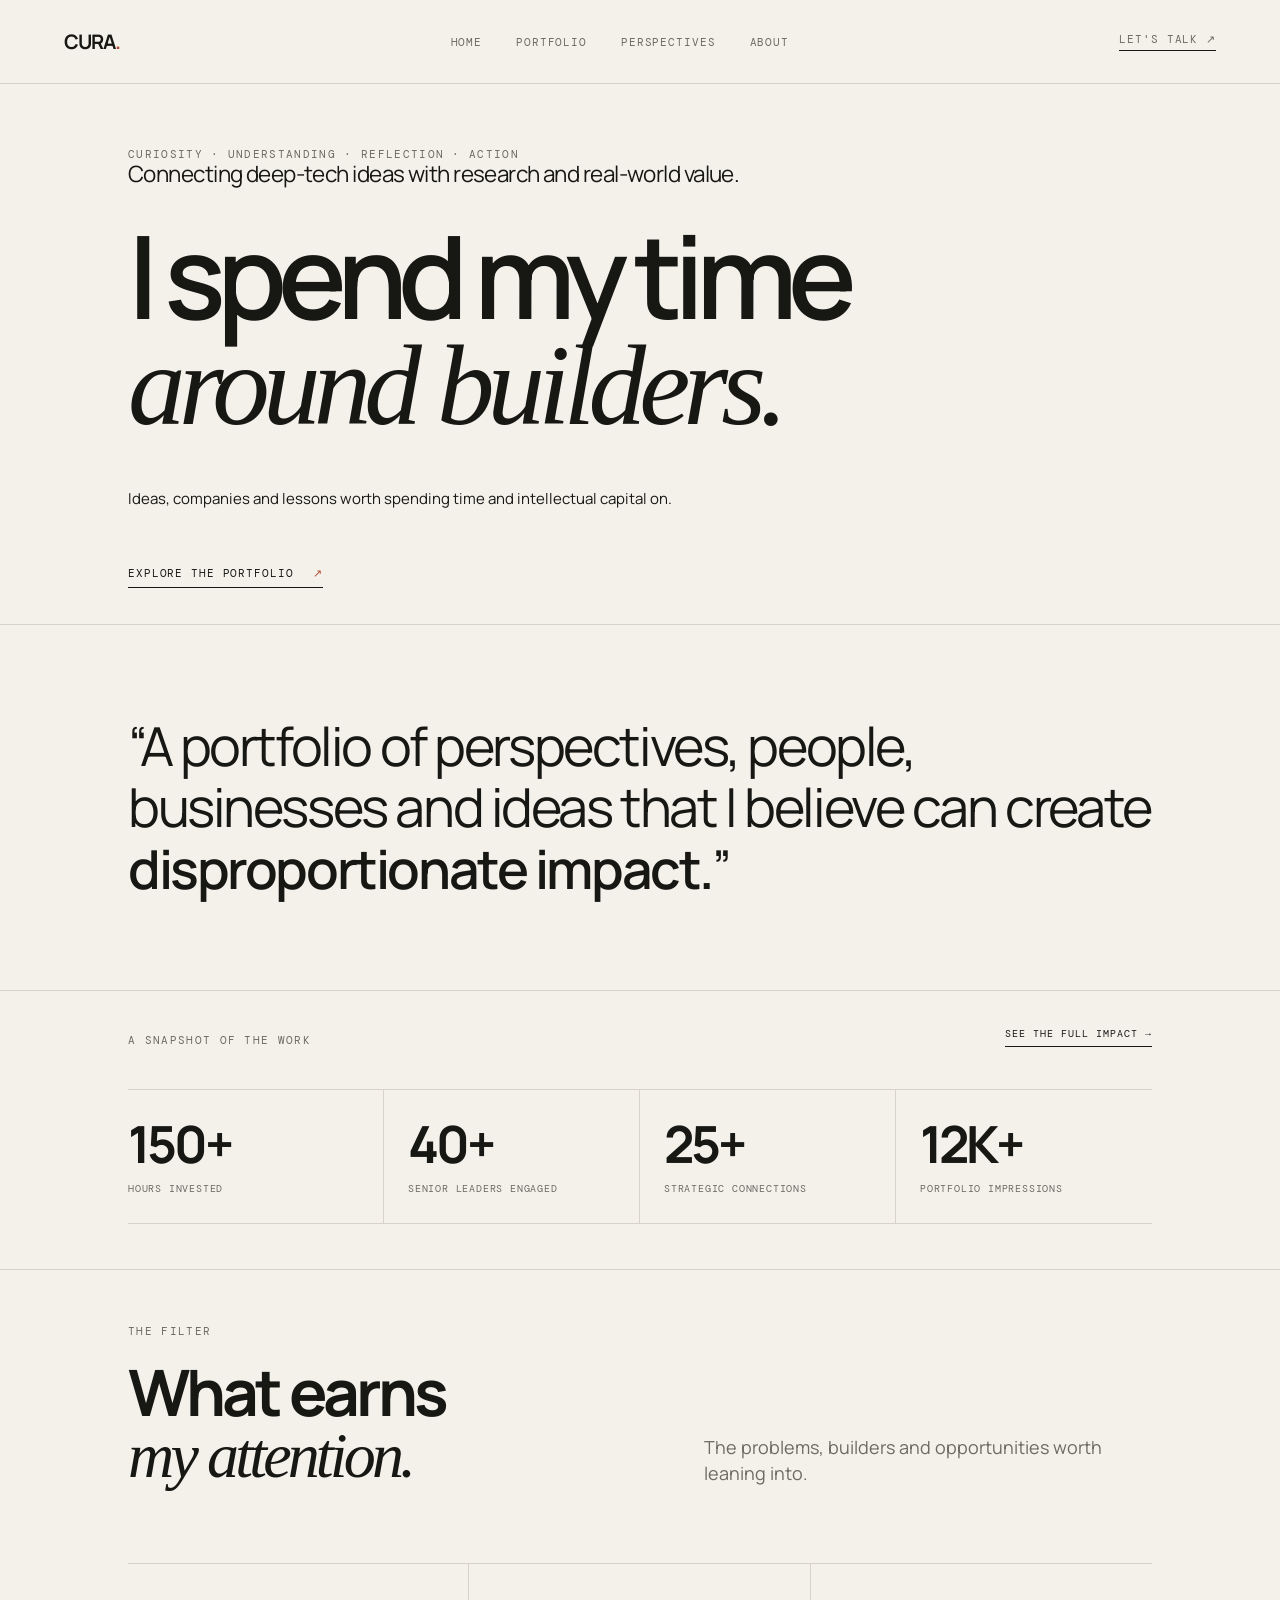
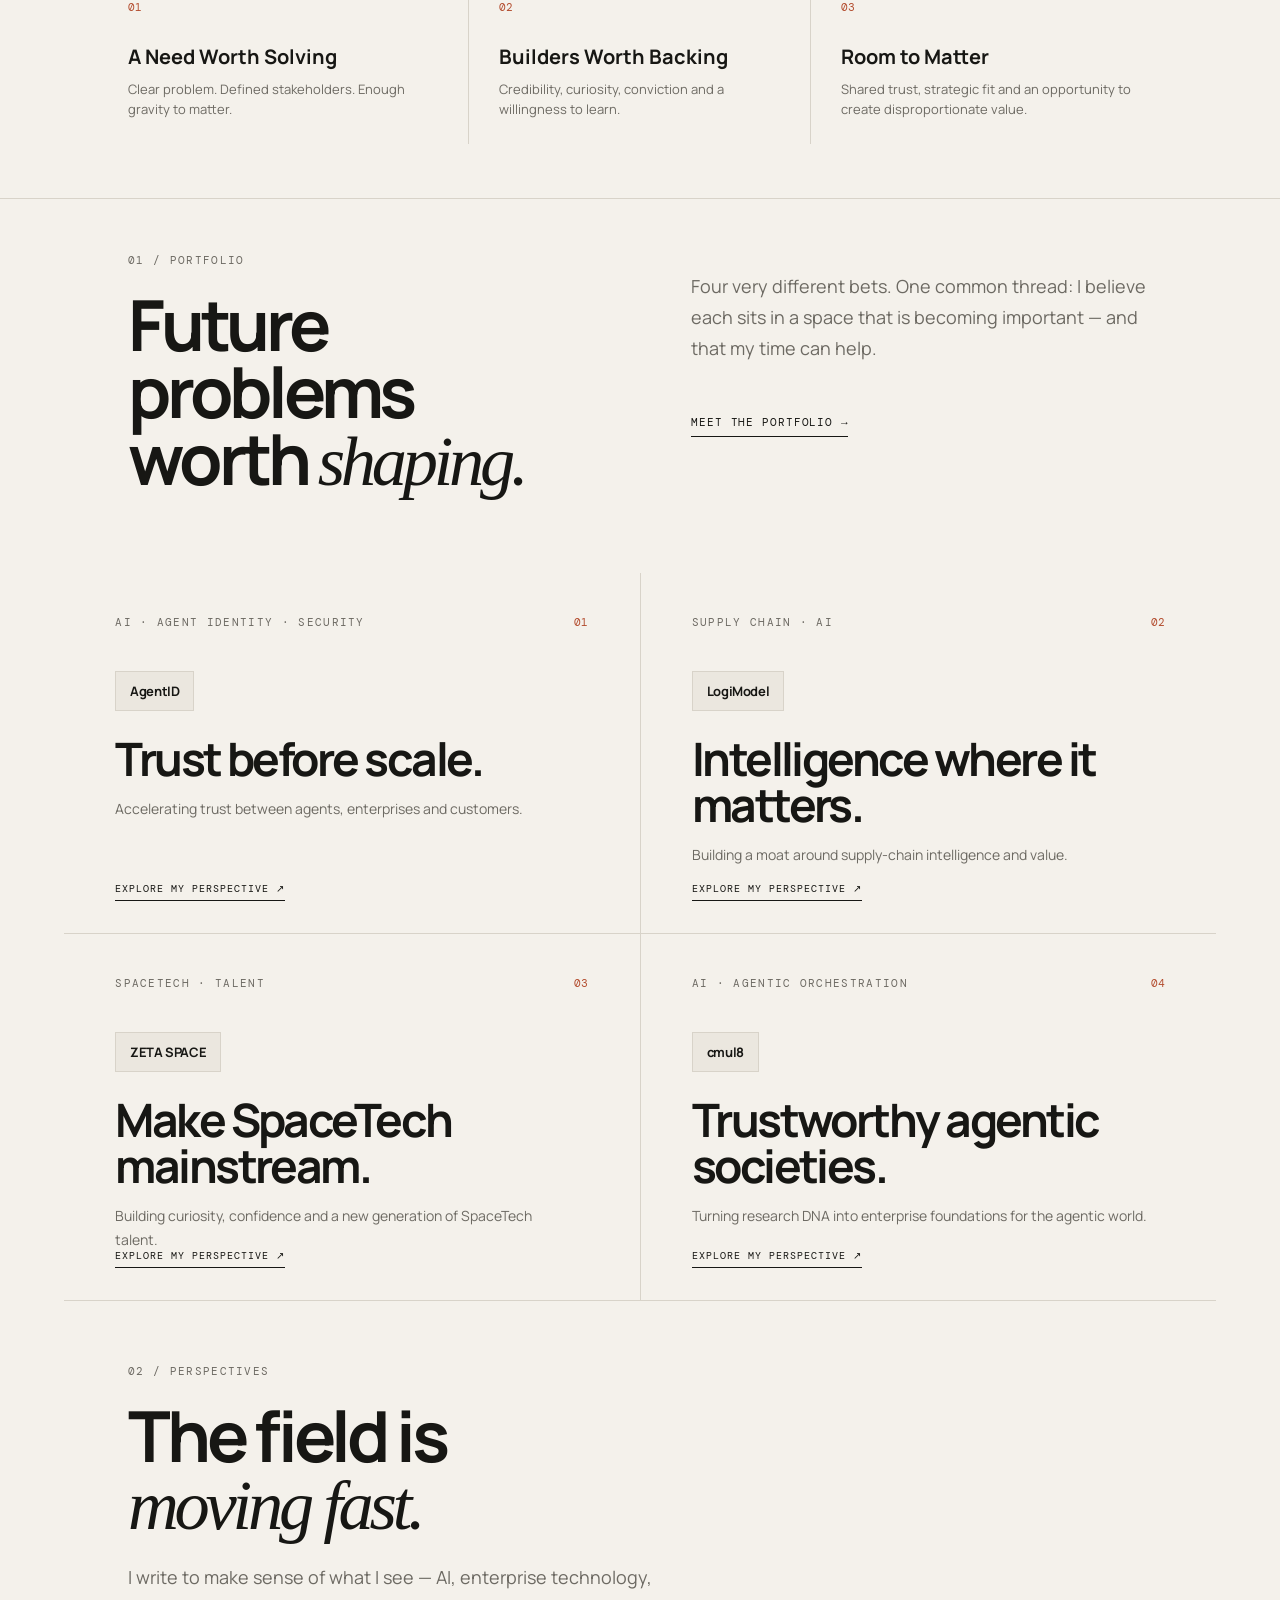
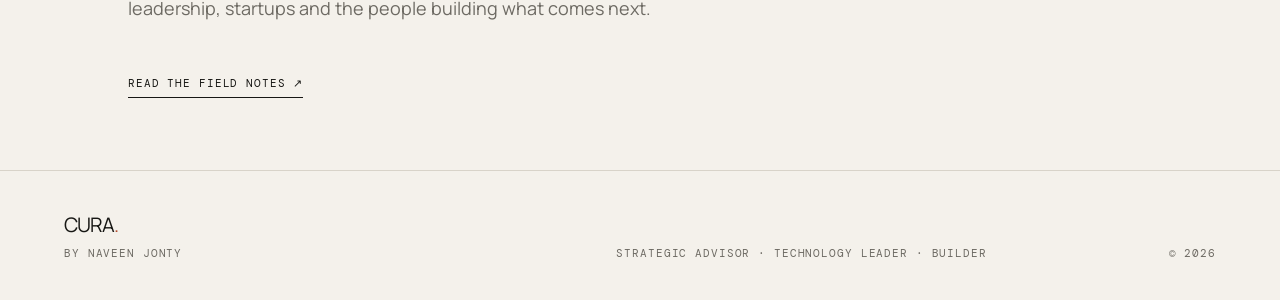
==== commit 742aa194: "ui changes" ====
--- a/index.html
+++ b/index.html
@@ -1,6 +1,40 @@
-<!doctype html><html lang="en"><head><meta charset="utf-8"><meta name="viewport" content="width=device-width,initial-scale=1"><title>Home — CURA</title><meta name="description" content="CURA by Naveen Jonty — a portfolio of perspectives, people, businesses and ideas worth building."><link rel="stylesheet" href="styles.css"></head><body><header class="nav"><a class="brand" href="index.html">CURA<span>.</span></a><nav><a href="index.html">Home</a><a href="portfolio.html">Portfolio</a><a href="perspectives.html">Perspectives</a><a href="about.html">About</a></nav><a class="nav-note" href="mailto:hello@cura.ai">Let's talk ↗</a></header><main><section class="hero"><div class="eyebrow">CURiosity · Understanding · Reflection · Action</div><h1>I spend my time<br><em>around builders.</em></h1><p class="lede">Founders creating new companies. Leaders navigating transformation. Technologies reshaping how businesses work.</p><p class="lede small">CURA is where I capture the ideas, companies and lessons I choose to spend my time and intellectual capital on.</p><a class="arrow-link" href="portfolio.html">Explore the portfolio <span>↗</span></a></section><section class="statement"><p>“A portfolio of perspectives, people, businesses and ideas that I believe can create <strong>disproportionate impact.</strong>”</p></section><section class="philosophy"><div class="philosophy-intro"><div><div class="eyebrow">The filter</div><h2>What earns<br><em>my time.</em></h2></div><div><p class="bet">I don't partner because a company needs an advisor. I partner when I believe I can genuinely change the trajectory — and care enough to wake up and put the time in.</p></div></div><div class="principles"><div class="principle"><b>01</b><h3>Solve a Need</h3><p>Needs over wants. Clear boundaries, specific stakeholders, meaningful TAM — and a deep solve over a “solve everything” proposition.</p></div><div class="principle"><b>02</b><h3>Believe in the Builders</h3><p>Passion, research, domain learning and a team that brings credibility to the solution. With room, occasionally, for a bold bet.</p></div><div class="principle"><b>03</b><h3>Follow the Conviction</h3><p>Scale and impact matter. So does instinct. Sometimes a problem simply speaks to me.</p></div><div class="principle"><b>04</b><h3>Shared Passion Matters</h3><p>I need to believe in the core. Network, experience and capital are secondary to wanting to put my time behind it.</p></div><div class="principle"><b>05</b><h3>Partnership is Mutual</h3><p>Trust, empowerment and open perspectives are fundamental. If the team doesn't align, nothing else matters.</p></div><div class="principle"><b>06</b><h3>Know When to Walk Away</h3><p>I don't resonate with founders who undervalue strategic contribution, chase growth at any cost or confuse burning capital with building a business.</p></div></div></section><section class="split"><div><div class="eyebrow">01 / Portfolio</div><h2>Future problems<br>worth <em>shaping.</em></h2></div><div><p>Four very different bets. One common thread: I believe each sits in a space that is becoming important — and that my time can help.</p><a class="text-link" href="portfolio.html">Meet the portfolio →</a></div></section><section class="portfolio-snapshot home-snapshot">
+<!doctype html><html lang="en"><head><meta charset="utf-8"><meta name="viewport" content="width=device-width,initial-scale=1"><title>Home — CURA</title><meta name="description" content="CURA by Naveen Jonty — a portfolio of perspectives, people, businesses and ideas worth building."><link rel="stylesheet" href="styles.css"></head><body class="home-page"><header class="nav"><a class="brand" href="index.html">CURA<span>.</span></a><nav><a href="index.html">Home</a><a href="portfolio.html">Portfolio</a><a href="perspectives.html">Perspectives</a><a href="about.html">About</a></nav><a class="nav-note" href="mailto:hello@cura.ai">Let's talk ↗</a></header><main><section class="hero"><div class="eyebrow">CURiosity · Understanding · Reflection · Action</div><p class="hero-purpose">Connecting deep-tech ideas with research and real-world value.</p>
+
+  <h1>I spend my time<br><em>around builders.</em></h1><p class="lede"></p><p class="lede small">Ideas, companies and lessons worth spending time and intellectual capital on.</p><a class="arrow-link" href="portfolio.html">Explore the portfolio <span>↗</span></a></section>
+<section class="statement">
+  <p>“A portfolio of perspectives, people, businesses and ideas that I believe can create <strong>disproportionate impact.</strong>”</p>
+</section>
+
+<section class="home-impact">
+  <div class="section-head">
+    <div class="eyebrow">A SNAPSHOT OF THE WORK</div>
+    <a href="portfolio.html#impact">SEE THE FULL IMPACT →</a>
+  </div>
+  <div class="home-impact-grid">
+    <div class="home-impact-item"><strong data-impact="hours">—</strong><span>Hours invested</span></div>
+    <div class="home-impact-item"><strong data-impact="seniorStakeholders">—</strong><span>Senior leaders engaged</span></div>
+    <div class="home-impact-item"><strong data-impact="connections">—</strong><span>Strategic connections</span></div>
+    <div class="home-impact-item"><strong data-impact="linkedinImpressions">—</strong><span>Portfolio impressions</span></div>
+  </div>
+</section>
+
+<section class="filter">
+  <div class="filter-intro">
+    <div>
+      <div class="eyebrow">THE FILTER</div>
+      <h2>What earns<br><em>my attention.</em></h2>
+    </div>
+    <p>The problems, builders and opportunities worth leaning into.</p>
+  </div>
+  <div class="filter-grid">
+    <article class="filter-card"><span>01</span><h3>A Need Worth Solving</h3><p>Clear problem. Defined stakeholders. Enough gravity to matter.</p></article>
+    <article class="filter-card"><span>02</span><h3>Builders Worth Backing</h3><p>Credibility, curiosity, conviction and a willingness to learn.</p></article>
+    <article class="filter-card"><span>03</span><h3>Room to Matter</h3><p>Shared trust, strategic fit and an opportunity to create disproportionate value.</p></article>
+  </div>
+</section>
+<section class="split"><div><div class="eyebrow">01 / Portfolio</div><h2>Future problems<br>worth <em>shaping.</em></h2></div><div><p>Four very different bets. One common thread: I believe each sits in a space that is becoming important — and that my time can help.</p><a class="text-link" href="portfolio.html">Meet the portfolio →</a></div></section><section class="portfolio-snapshot home-snapshot">
 <a class="portfolio-card" href="portfolio.html#agentid"><div class="card-top"><span class="tags">AI · AGENT IDENTITY · SECURITY</span><span class="card-num">01</span></div><div class="brand-mark">AgentID</div><h2>Trust before scale.</h2><p>Accelerating trust between agents, enterprises and customers.</p><span class="card-cta">Explore my perspective ↗</span></a>
 <a class="portfolio-card" href="portfolio.html#logimodel"><div class="card-top"><span class="tags">SUPPLY CHAIN · AI</span><span class="card-num">02</span></div><div class="brand-mark">LogiModel</div><h2>Intelligence where it matters.</h2><p>Building a moat around supply-chain intelligence and value.</p><span class="card-cta">Explore my perspective ↗</span></a>
 <a class="portfolio-card" href="portfolio.html#launchpad"><div class="card-top"><span class="tags">SPACETECH · TALENT</span><span class="card-num">03</span></div><div class="brand-mark">ZETA SPACE</div><h2>Make SpaceTech mainstream.</h2><p>Building curiosity, confidence and a new generation of SpaceTech talent.</p><span class="card-cta">Explore my perspective ↗</span></a>
 <a class="portfolio-card" href="portfolio.html#cmul8"><div class="card-top"><span class="tags">AI · AGENTIC ORCHESTRATION</span><span class="card-num">04</span></div><div class="brand-mark">cmul8</div><h2>Trustworthy agentic societies.</h2><p>Turning research DNA into enterprise foundations for the agentic world.</p><span class="card-cta">Explore my perspective ↗</span></a>
-</section><section class="closing"><div class="eyebrow">02 / Perspectives</div><h2>The field is<br><em>moving fast.</em></h2><p>I write to make sense of what I see — AI, enterprise technology, leadership, startups and the people building what comes next.</p><a class="arrow-link" href="perspectives.html">Read the field notes ↗</a></section></main><footer><div><span class="brand">CURA<span>.</span></span><p>By Naveen Jonty</p></div><div>Strategic Advisor · Technology Leader · Builder</div><div>© 2026</div></footer></body></html>+</section><section class="closing"><div class="eyebrow">02 / Perspectives</div><h2>The field is<br><em>moving fast.</em></h2><p>I write to make sense of what I see — AI, enterprise technology, leadership, startups and the people building what comes next.</p><a class="arrow-link" href="perspectives.html">Read the field notes ↗</a></section></main><footer><div><span class="brand">CURA<span>.</span></span><p>By Naveen Jonty</p></div><div>Strategic Advisor · Technology Leader · Builder</div><div>© 2026</div></footer><script src="cura-config.js"></script></body></html>
--- a/styles.css
+++ b/styles.css
@@ -24,3 +24,424 @@
 .flow p{font-size:13px;margin:0}
 .impact-close{margin-top:38px;font-size:20px!important;color:var(--ink)!important;line-height:1.4!important}
 @media(max-width:800px){.impact{padding:15vw 7vw}.impact-intro{grid-template-columns:1fr;gap:20px}.metric-grid{grid-template-columns:1fr 1fr}.metric:nth-child(3n){border-right:1px solid var(--line)}.metric:nth-child(2n){border-right:0}.impact-flow{grid-template-columns:1fr 1fr}.flow{border-left:0;border-top:1px solid var(--line)}}
+
+/* CURA v2.4 — lighter self-story + Home impact snapshot */
+.home-impact{padding:5vw 10vw;border-bottom:1px solid var(--line)}
+.home-impact-head{display:flex;justify-content:space-between;align-items:center;margin-bottom:28px}
+.home-impact-grid{display:grid;grid-template-columns:repeat(4,1fr);border-top:1px solid var(--line);border-bottom:1px solid var(--line)}
+.home-impact-grid>div{padding:28px 24px;border-right:1px solid var(--line)}
+.home-impact-grid>div:last-child{border-right:0}
+.home-impact-grid strong{display:block;font-size:38px;letter-spacing:-.06em;line-height:1}
+.home-impact-grid span{display:block;margin-top:10px;font:10px "DM Mono",monospace;text-transform:uppercase;letter-spacing:.09em;color:var(--muted)}
+.filter{padding:9vw 10vw;border-bottom:1px solid var(--line)}
+.filter-intro{display:grid;grid-template-columns:1fr 1fr;gap:10vw;margin-bottom:5vw}
+.filter-intro h2{font-size:clamp(42px,5vw,72px);line-height:.95;letter-spacing:-.06em;margin:24px 0}
+.filter-intro>p{font-size:20px;line-height:1.45;max-width:600px;margin:0}
+.filter-grid{display:grid;grid-template-columns:repeat(3,1fr);border-top:1px solid var(--line)}
+.filter-grid>div{padding:30px 28px;border-right:1px solid var(--line);min-height:170px}
+.filter-grid>div:last-child{border-right:0}
+.filter-grid b{font:11px "DM Mono",monospace;color:var(--accent)}
+.filter-grid h3{font-size:20px;margin:28px 0 10px}
+.filter-grid p{font-size:13px;margin:0}
+.about-note{padding:7vw 10vw;border-bottom:1px solid var(--line);display:grid;grid-template-columns:1fr 2fr;gap:10vw}
+.about-note p{font-size:25px;line-height:1.3;max-width:760px;margin:0}
+@media(max-width:800px){.home-impact{padding:10vw 7vw}.home-impact-grid{grid-template-columns:1fr 1fr}.home-impact-grid>div:nth-child(2){border-right:0}.filter{padding:13vw 7vw}.filter-intro{grid-template-columns:1fr;gap:20px}.filter-grid{grid-template-columns:1fr}.filter-grid>div{border-right:0;border-bottom:1px solid var(--line)}.about-note{padding:12vw 7vw;grid-template-columns:1fr;gap:25px}.about-note p{font-size:21px}}
+
+/* =========================================================
+   CURA v2.4 — corrected Home snapshot + filter
+   ========================================================= */
+.home-impact {
+  display: block;
+  width: 100%;
+  box-sizing: border-box;
+  padding: 7vw 10vw 6vw;
+  border-bottom: 1px solid var(--line);
+}
+.home-impact .section-head {
+  display: flex;
+  justify-content: space-between;
+  align-items: flex-end;
+  gap: 30px;
+  margin-bottom: 42px;
+}
+.home-impact .section-head a {
+  font: 10px "DM Mono", monospace;
+  text-transform: uppercase;
+  letter-spacing: .1em;
+  color: var(--ink);
+  border-bottom: 1px solid var(--ink);
+  padding-bottom: 6px;
+  text-decoration: none;
+}
+.home-impact-grid {
+  display: grid;
+  grid-template-columns: repeat(4, minmax(0, 1fr));
+  width: 100%;
+  border-top: 1px solid var(--line);
+}
+.home-impact-item {
+  min-width: 0;
+  padding: 30px 28px 25px;
+  border-right: 1px solid var(--line);
+}
+.home-impact-item:first-child { padding-left: 0; }
+.home-impact-item:last-child {
+  border-right: 0;
+  padding-right: 0;
+}
+.home-impact-item strong {
+  display: block;
+  font-size: clamp(38px, 4vw, 58px);
+  line-height: 1;
+  letter-spacing: -.06em;
+}
+.home-impact-item span {
+  display: block;
+  margin-top: 13px;
+  font: 10px "DM Mono", monospace;
+  text-transform: uppercase;
+  letter-spacing: .08em;
+  color: var(--muted);
+}
+.filter {
+  padding: 9vw 10vw;
+  border-bottom: 1px solid var(--line);
+}
+.filter-intro {
+  display: grid;
+  grid-template-columns: 1fr 1fr;
+  gap: 10vw;
+  align-items: end;
+  margin-bottom: 6vw;
+}
+.filter-intro h2 {
+  font-size: clamp(42px, 5vw, 72px);
+  line-height: .95;
+  letter-spacing: -.06em;
+  margin: 24px 0 0;
+}
+.filter-intro > p {
+  max-width: 620px;
+  font-size: 18px;
+  line-height: 1.45;
+  margin: 0;
+}
+.filter-grid {
+  display: grid;
+  grid-template-columns: repeat(3, minmax(0, 1fr));
+  border-top: 1px solid var(--line);
+}
+.filter-card {
+  min-width: 0;
+  padding: 30px 30px 25px;
+  border-right: 1px solid var(--line);
+}
+.filter-card:first-child { padding-left: 0; }
+.filter-card:last-child {
+  border-right: 0;
+  padding-right: 0;
+}
+.filter-card > span {
+  font: 11px "DM Mono", monospace;
+  color: var(--accent);
+}
+.filter-card h3 {
+  font-size: 20px;
+  line-height: 1.1;
+  margin: 30px 0 12px;
+}
+.filter-card p {
+  font-size: 13px;
+  line-height: 1.5;
+  margin: 0;
+  max-width: 360px;
+}
+@media (max-width: 800px) {
+  .home-impact, .filter { padding-left: 7vw; padding-right: 7vw; }
+  .home-impact .section-head { display: block; }
+  .home-impact .section-head a { display: inline-block; margin-top: 24px; }
+  .home-impact-grid { grid-template-columns: 1fr 1fr; }
+  .home-impact-item { border-right: 1px solid var(--line); }
+  .home-impact-item:nth-child(2n) { border-right: 0; }
+  .home-impact-item:nth-child(n) { padding-left: 0; padding-right: 24px; }
+  .filter-intro { grid-template-columns: 1fr; gap: 25px; }
+  .filter-grid { grid-template-columns: 1fr; }
+  .filter-card, .filter-card:first-child, .filter-card:last-child {
+    border-right: 0;
+    border-bottom: 1px solid var(--line);
+    padding: 28px 0;
+  }
+  .filter-card:last-child { border-bottom: 0; }
+}
+
+/* CURA v2.4 final — Home content restored and simplified */
+.home-impact { position: relative; }
+.home-impact .section-head { display:flex; justify-content:space-between; align-items:flex-end; gap:30px; margin-bottom:42px; }
+.home-impact .section-head a { font:10px "DM Mono",monospace; text-transform:uppercase; letter-spacing:.1em; color:var(--ink); border-bottom:1px solid var(--ink); padding-bottom:6px; text-decoration:none; }
+.home-impact-grid { display:grid; grid-template-columns:repeat(4,minmax(0,1fr)); width:100%; border-top:1px solid var(--line); border-bottom:1px solid var(--line); }
+.home-impact-item { min-width:0; padding:30px 28px 25px; border-right:1px solid var(--line); }
+.home-impact-item:first-child { padding-left:0; }
+.home-impact-item:last-child { border-right:0; padding-right:0; }
+.home-impact-item strong { display:block; font-size:clamp(38px,4vw,58px); line-height:1; letter-spacing:-.06em; }
+.home-impact-item span { display:block; margin-top:13px; font:10px "DM Mono",monospace; text-transform:uppercase; letter-spacing:.08em; color:var(--muted); }
+.filter-card { min-width:0; padding:30px 30px 25px; border-right:1px solid var(--line); }
+.filter-card:first-child { padding-left:0; }
+.filter-card:last-child { border-right:0; padding-right:0; }
+.filter-card > span { font:11px "DM Mono",monospace; color:var(--accent); }
+.filter-card h3 { font-size:20px; line-height:1.1; margin:30px 0 12px; }
+.filter-card p { font-size:13px; line-height:1.5; margin:0; max-width:360px; }
+@media(max-width:800px){
+  .home-impact .section-head { display:block; }
+  .home-impact .section-head a { display:inline-block; margin-top:24px; }
+  .home-impact-grid { grid-template-columns:1fr 1fr; }
+  .home-impact-item { border-right:1px solid var(--line); padding-left:0; padding-right:24px; }
+  .home-impact-item:nth-child(2n) { border-right:0; }
+  .filter-grid { grid-template-columns:1fr; }
+  .filter-card,.filter-card:first-child,.filter-card:last-child { border-right:0; border-bottom:1px solid var(--line); padding:28px 0; }
+  .filter-card:last-child { border-bottom:0; }
+}
+
+/* CURA v2.4.1 — tighten Home rhythm */
+.home .hero, body.home .hero { padding-top: 9vh; padding-bottom: 8vh; }
+.hero + .statement { margin-top: 0; }
+.statement { padding-top: 6vw; padding-bottom: 6vw; }
+@media(max-width:800px){
+  .home .hero, body.home .hero { padding-top: 8vh; padding-bottom: 8vh; }
+  .statement { padding-top: 12vw; padding-bottom: 12vw; }
+}
+
+/* =========================================================
+   CURA v2.4.2 — Home pacing
+   Keep the editorial feel, remove excessive vertical gaps.
+   ========================================================= */
+.home-page .hero,
+.hero { padding-bottom: 8vh; }
+
+.home-page .statement,
+.statement { padding-top: 7vh; padding-bottom: 7vh; }
+
+.home-impact { padding-top: 6vh; padding-bottom: 6vh; }
+
+.filter { padding-top: 7vh; padding-bottom: 7vh; }
+
+@media (max-width: 800px) {
+  .home-page .hero, .hero { padding-bottom: 6vh; }
+  .home-page .statement, .statement { padding-top: 6vh; padding-bottom: 6vh; }
+  .home-impact, .filter { padding-top: 6vh; padding-bottom: 6vh; }
+}
+
+/* CURA v2.4.3 — tighter Home hero/statement rhythm */
+.hero { padding-top: 8vh; padding-bottom: 4vh; }
+.statement { padding-top: 4vh; padding-bottom: 4vh; }
+.home-impact { padding-top: 4vh; padding-bottom: 5vh; }
+
+@media (max-width: 800px) {
+  .hero { padding-top: 6vh; padding-bottom: 3vh; }
+  .statement { padding-top: 4vh; padding-bottom: 4vh; }
+  .home-impact { padding-top: 4vh; padding-bottom: 5vh; }
+}
+
+/* =========================================================
+   CURA v2.4.4 — consistent page rhythm
+   Portfolio gets the same tighter editorial pacing as Home.
+   ========================================================= */
+.portfolio-page .hero,
+body.portfolio-page .hero { padding-top: 8vh; padding-bottom: 7vh; }
+
+.portfolio-page .split,
+body.portfolio-page .split { padding-top: 7vh; padding-bottom: 7vh; }
+
+.portfolio-page .portfolio-snapshot,
+body.portfolio-page .portfolio-snapshot { padding-top: 6vh; padding-bottom: 6vh; }
+
+@media (max-width: 800px) {
+  .portfolio-page .hero,
+  body.portfolio-page .hero { padding-top: 6vh; padding-bottom: 5vh; }
+
+  .portfolio-page .split,
+  body.portfolio-page .split { padding-top: 6vh; padding-bottom: 6vh; }
+
+  .portfolio-page .portfolio-snapshot,
+  body.portfolio-page .portfolio-snapshot { padding-top: 5vh; padding-bottom: 5vh; }
+}
+
+/* =========================================================
+   CURA v2.4.5 — site-wide editorial rhythm
+   One coherent spacing pass across all pages.
+   ========================================================= */
+
+/* Shared page openings */
+.page-head {
+  padding: 8vh 7vw 6vh;
+}
+.page-head h1 {
+  margin: 24px 0;
+}
+.page-head > p {
+  margin-bottom: 0;
+}
+
+/* Home */
+.home-page .hero {
+  padding-top: 7vh;
+  padding-bottom: 4vh;
+}
+.home-page .statement {
+  padding-top: 4vh;
+  padding-bottom: 4vh;
+}
+.home-page .home-impact {
+  padding-top: 4vh;
+  padding-bottom: 5vh;
+}
+.home-page .filter {
+  padding-top: 6vh;
+  padding-bottom: 6vh;
+}
+.home-page .split {
+  padding-top: 6vh;
+  padding-bottom: 6vh;
+}
+.home-page .closing {
+  padding-top: 7vh;
+  padding-bottom: 8vh;
+}
+
+/* Portfolio */
+.portfolio-page .page-head {
+  padding-top: 8vh;
+  padding-bottom: 6vh;
+}
+.portfolio-page .portfolio-snapshot {
+  margin-top: 0;
+}
+.portfolio-page .how-work {
+  padding-top: 7vh;
+  padding-bottom: 7vh;
+}
+.portfolio-page .impact {
+  padding-top: 7vh;
+  padding-bottom: 7vh;
+}
+.portfolio-page .portfolio-detail-label {
+  padding-top: 6vh;
+  padding-bottom: 3vh;
+}
+.portfolio-page .note-box {
+  margin-top: 5vh;
+  margin-bottom: 7vh;
+}
+
+/* Perspectives */
+.perspectives-page .page-head {
+  padding-top: 8vh;
+  padding-bottom: 6vh;
+}
+.perspectives-page .notes {
+  padding-top: 0;
+  padding-bottom: 0;
+}
+.perspectives-page .notes article {
+  padding-top: 4vh;
+  padding-bottom: 4vh;
+}
+.perspectives-page .closing {
+  padding-top: 7vh;
+  padding-bottom: 8vh;
+}
+
+/* About */
+.about-page .page-head {
+  padding-top: 8vh;
+  padding-bottom: 6vh;
+}
+.about-page .profile {
+  padding-top: 7vh;
+  padding-bottom: 7vh;
+}
+.about-page .about-note {
+  padding-top: 5vh;
+  padding-bottom: 5vh;
+}
+.about-page .statement {
+  padding-top: 6vh;
+  padding-bottom: 7vh;
+}
+
+/* Keep the desktop composition airy, but not oversized */
+@media (min-width: 801px) {
+  .page-head h1 {
+    max-width: 1100px;
+  }
+  .portfolio-page .page-head h1 {
+    max-width: 1000px;
+  }
+}
+
+/* Mobile remains compact without becoming cramped */
+@media (max-width: 800px) {
+  .page-head {
+    padding-top: 7vh;
+    padding-bottom: 5vh;
+  }
+  .home-page .hero {
+    padding-top: 6vh;
+    padding-bottom: 3vh;
+  }
+  .home-page .statement,
+  .home-page .home-impact,
+  .home-page .filter,
+  .home-page .split {
+    padding-top: 5vh;
+    padding-bottom: 5vh;
+  }
+  .portfolio-page .how-work,
+  .portfolio-page .impact,
+  .portfolio-page .portfolio-detail-label {
+    padding-top: 5vh;
+    padding-bottom: 5vh;
+  }
+  .perspectives-page .notes article {
+    padding-top: 6vh;
+    padding-bottom: 6vh;
+  }
+  .about-page .profile {
+    padding-top: 6vh;
+    padding-bottom: 6vh;
+  }
+}
+
+/* CURA v2.5 — purpose / positioning line */
+.hero-purpose {
+  max-width: 820px;
+  margin: 0 0 4vh;
+  font-size: clamp(19px, 2vw, 28px);
+  line-height: 1.25;
+  letter-spacing: -.025em;
+  color: var(--ink);
+}
+@media (max-width: 800px) {
+  .hero-purpose {
+    max-width: 100%;
+    margin-bottom: 3vh;
+    font-size: 20px;
+  }
+}
+
+/* CURA v2.5.1 — crisper purpose statement */
+.hero-purpose {
+  max-width: 1100px;
+  margin-bottom: 2.5vh;
+  font-size: clamp(18px, 1.75vw, 25px);
+  line-height: 1.2;
+}
+@media (max-width: 800px) {
+  .hero-purpose {
+    margin-bottom: 2vh;
+    font-size: 19px;
+  }
+}
+
+/* CURA v2.5.2 — content/rhythm cleanup */
+.hero-purpose { margin-bottom: 2vh; }
+.hero .lede, .hero .intro { margin-bottom: 2.5vh; }
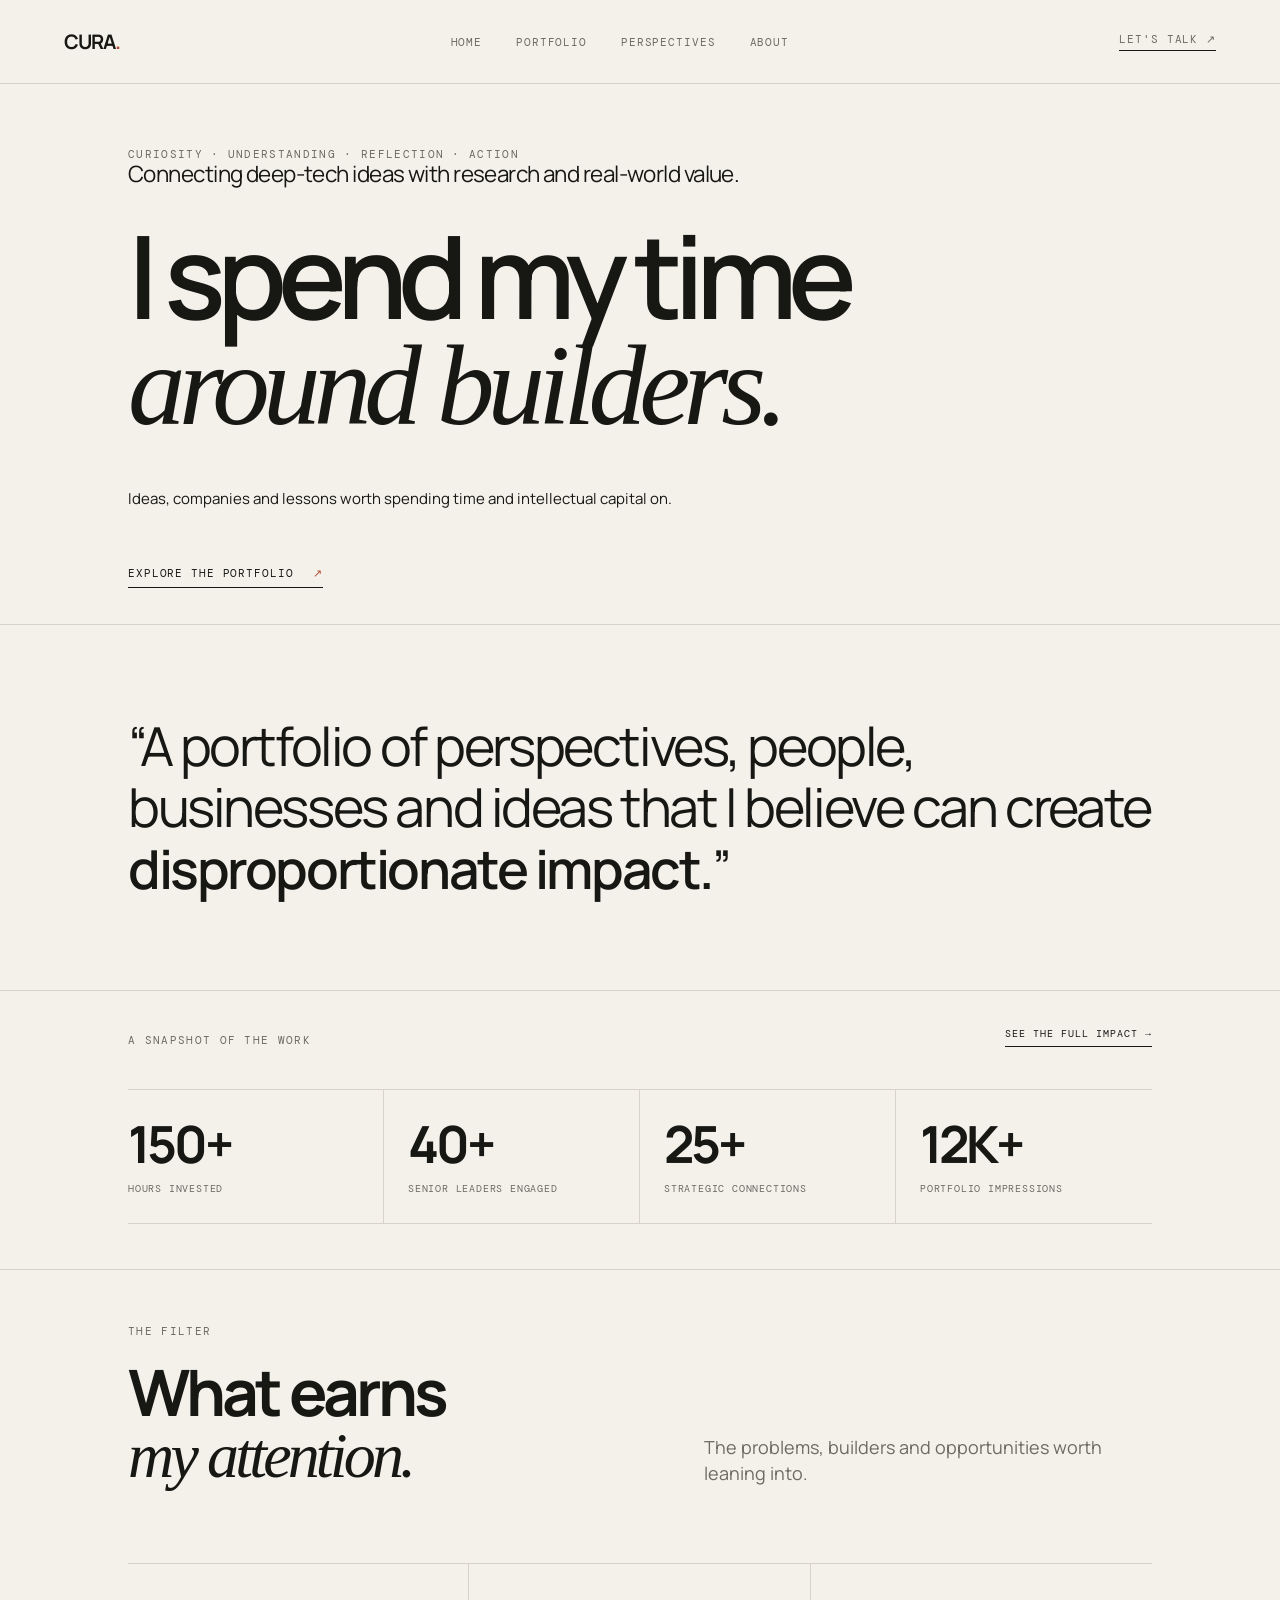
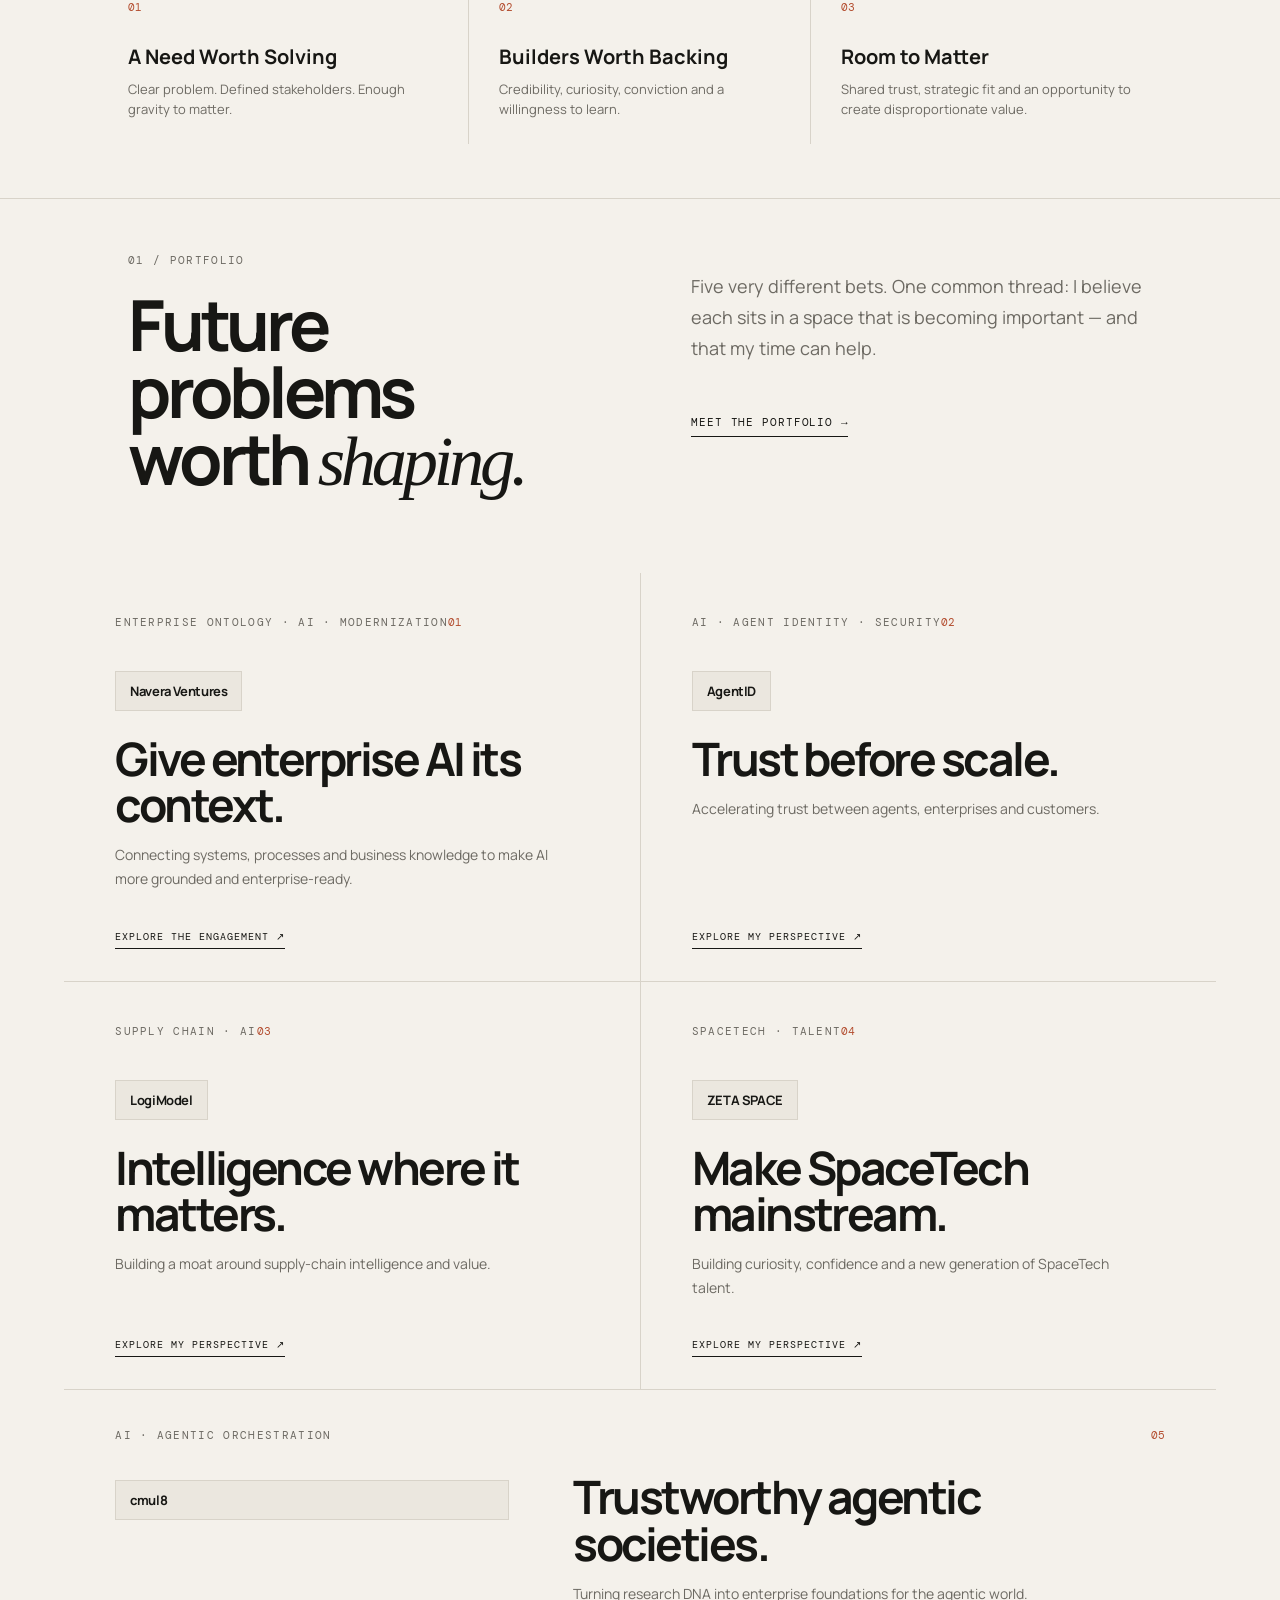
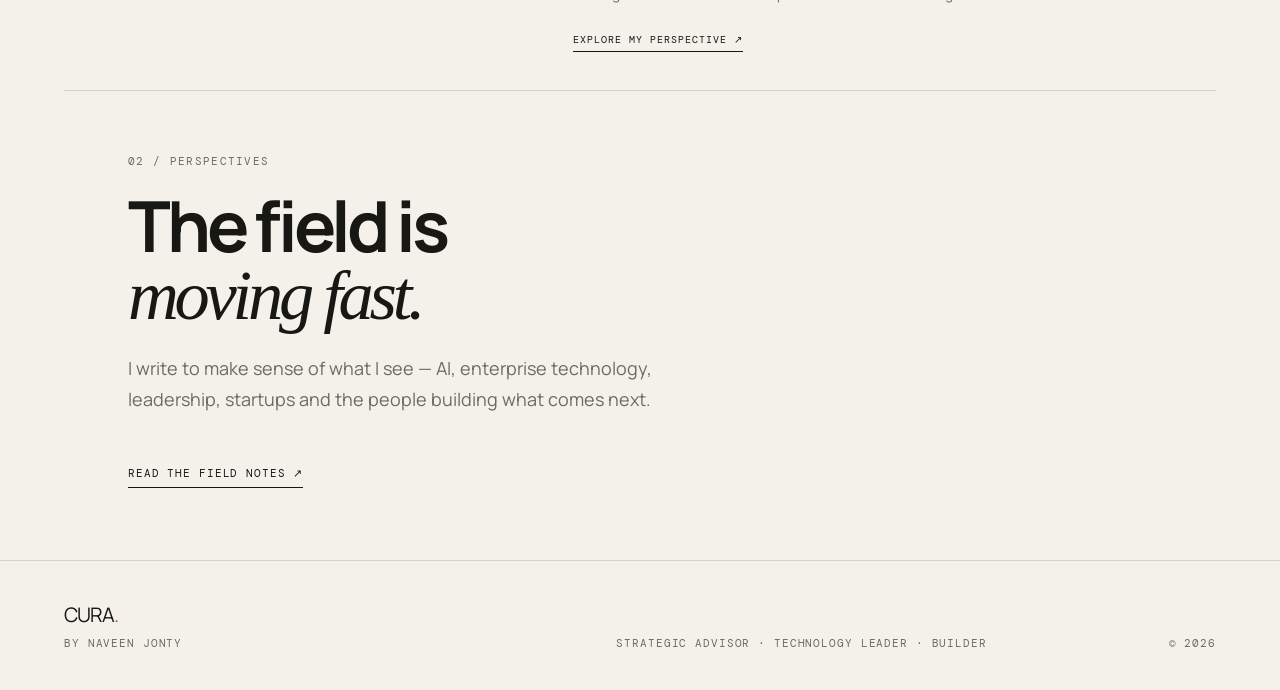
==== commit 90aa1635: "added Navera to the portfolio list" ====
--- a/index.html
+++ b/index.html
@@ -32,9 +32,9 @@
     <article class="filter-card"><span>03</span><h3>Room to Matter</h3><p>Shared trust, strategic fit and an opportunity to create disproportionate value.</p></article>
   </div>
 </section>
-<section class="split"><div><div class="eyebrow">01 / Portfolio</div><h2>Future problems<br>worth <em>shaping.</em></h2></div><div><p>Four very different bets. One common thread: I believe each sits in a space that is becoming important — and that my time can help.</p><a class="text-link" href="portfolio.html">Meet the portfolio →</a></div></section><section class="portfolio-snapshot home-snapshot">
-<a class="portfolio-card" href="portfolio.html#agentid"><div class="card-top"><span class="tags">AI · AGENT IDENTITY · SECURITY</span><span class="card-num">01</span></div><div class="brand-mark">AgentID</div><h2>Trust before scale.</h2><p>Accelerating trust between agents, enterprises and customers.</p><span class="card-cta">Explore my perspective ↗</span></a>
-<a class="portfolio-card" href="portfolio.html#logimodel"><div class="card-top"><span class="tags">SUPPLY CHAIN · AI</span><span class="card-num">02</span></div><div class="brand-mark">LogiModel</div><h2>Intelligence where it matters.</h2><p>Building a moat around supply-chain intelligence and value.</p><span class="card-cta">Explore my perspective ↗</span></a>
-<a class="portfolio-card" href="portfolio.html#launchpad"><div class="card-top"><span class="tags">SPACETECH · TALENT</span><span class="card-num">03</span></div><div class="brand-mark">ZETA SPACE</div><h2>Make SpaceTech mainstream.</h2><p>Building curiosity, confidence and a new generation of SpaceTech talent.</p><span class="card-cta">Explore my perspective ↗</span></a>
-<a class="portfolio-card" href="portfolio.html#cmul8"><div class="card-top"><span class="tags">AI · AGENTIC ORCHESTRATION</span><span class="card-num">04</span></div><div class="brand-mark">cmul8</div><h2>Trustworthy agentic societies.</h2><p>Turning research DNA into enterprise foundations for the agentic world.</p><span class="card-cta">Explore my perspective ↗</span></a>
-</section><section class="closing"><div class="eyebrow">02 / Perspectives</div><h2>The field is<br><em>moving fast.</em></h2><p>I write to make sense of what I see — AI, enterprise technology, leadership, startups and the people building what comes next.</p><a class="arrow-link" href="perspectives.html">Read the field notes ↗</a></section></main><footer><div><span class="brand">CURA<span>.</span></span><p>By Naveen Jonty</p></div><div>Strategic Advisor · Technology Leader · Builder</div><div>© 2026</div></footer><script src="cura-config.js"></script></body></html>+<section class="split"><div><div class="eyebrow">01 / Portfolio</div><h2>Future problems<br>worth <em>shaping.</em></h2></div><div><p>Five very different bets. One common thread: I believe each sits in a space that is becoming important — and that my time can help.</p><a class="text-link" href="portfolio.html">Meet the portfolio →</a></div></section><section class="portfolio-snapshot home-snapshot">
+
+
+
+
+<a class="portfolio-card" href="portfolio.html#navera"><div class="card-top"><span class="tags">ENTERPRISE ONTOLOGY · AI · MODERNIZATION</span><span class="card-num">01</span></div><div class="brand-mark">Navera Ventures</div><h2>Give enterprise AI its context.</h2><p>Connecting systems, processes and business knowledge to make AI more grounded and enterprise-ready.</p><span class="card-cta">Explore the engagement ↗</span></a><a class="portfolio-card" href="portfolio.html#agentid"><div class="card-top"><span class="tags">AI · AGENT IDENTITY · SECURITY</span><span class="card-num">02</span></div><div class="brand-mark">AgentID</div><h2>Trust before scale.</h2><p>Accelerating trust between agents, enterprises and customers.</p><span class="card-cta">Explore my perspective ↗</span></a><a class="portfolio-card" href="portfolio.html#logimodel"><div class="card-top"><span class="tags">SUPPLY CHAIN · AI</span><span class="card-num">03</span></div><div class="brand-mark">LogiModel</div><h2>Intelligence where it matters.</h2><p>Building a moat around supply-chain intelligence and value.</p><span class="card-cta">Explore my perspective ↗</span></a><a class="portfolio-card" href="portfolio.html#launchpad"><div class="card-top"><span class="tags">SPACETECH · TALENT</span><span class="card-num">04</span></div><div class="brand-mark">ZETA SPACE</div><h2>Make SpaceTech mainstream.</h2><p>Building curiosity, confidence and a new generation of SpaceTech talent.</p><span class="card-cta">Explore my perspective ↗</span></a><a class="portfolio-card" href="portfolio.html#cmul8"><div class="card-top"><span class="tags">AI · AGENTIC ORCHESTRATION</span><span class="card-num">05</span></div><div class="brand-mark">cmul8</div><h2>Trustworthy agentic societies.</h2><p>Turning research DNA into enterprise foundations for the agentic world.</p><span class="card-cta">Explore my perspective ↗</span></a></section><section class="closing"><div class="eyebrow">02 / Perspectives</div><h2>The field is<br><em>moving fast.</em></h2><p>I write to make sense of what I see — AI, enterprise technology, leadership, startups and the people building what comes next.</p><a class="arrow-link" href="perspectives.html">Read the field notes ↗</a></section></main><footer><div><span class="brand">CURA<span>.</span></span><p>By Naveen Jonty</p></div><div>Strategic Advisor · Technology Leader · Builder</div><div>© 2026</div></footer><script src="cura-config.js"></script></body></html>
--- a/styles.css
+++ b/styles.css
@@ -3,7 +3,7 @@
 .brand-mark{display:inline-block;margin-top:24px;padding:10px 14px;border:1px solid var(--line);background:#ebe7df;color:var(--ink);font-size:13px;font-weight:700;letter-spacing:-.03em}
 .company-link{display:inline-block;margin-top:22px;font:11px "DM Mono",monospace;text-transform:uppercase;letter-spacing:.08em;border-bottom:1px solid var(--ink);padding-bottom:5px;color:var(--ink)}
 
-.portfolio-snapshot{display:grid;grid-template-columns:1fr 1fr;gap:1px;background:var(--line);margin:0 5vw;border-bottom:1px solid var(--line)}.portfolio-card{background:var(--bg);padding:42px 4vw 48px;min-height:360px;position:relative;transition:transform .3s,background .3s}.portfolio-card:hover{transform:translateY(-5px);background:#efebe3}.card-top{display:flex;justify-content:space-between}.card-num{font:11px "DM Mono",monospace;color:var(--accent)}.portfolio-card .brand-mark{margin-top:42px}.portfolio-card h2{font-size:clamp(34px,3.6vw,52px);line-height:1;letter-spacing:-.055em;margin:25px 0 15px}.portfolio-card p{max-width:460px;font-size:14px;margin:0}.card-cta{position:absolute;bottom:32px;left:4vw;font:10px "DM Mono",monospace;text-transform:uppercase;letter-spacing:.1em;border-bottom:1px solid var(--ink);padding-bottom:5px}.how-work{padding:10vw;border-bottom:1px solid var(--line)}.how-intro{display:grid;grid-template-columns:1fr 1fr;gap:10vw;margin-bottom:6vw}.how-intro h2{font-size:clamp(42px,5vw,72px);line-height:.95;letter-spacing:-.06em;margin:24px 0}.work-lede{font-size:20px!important;line-height:1.45!important;color:var(--ink)!important}.engagement-grid{display:grid;grid-template-columns:repeat(4,1fr);border-top:1px solid var(--line)}.engagement{padding:32px 28px 20px;border-right:1px solid var(--line);min-height:230px}.engagement:last-child{border-right:0}.engagement span{font:11px "DM Mono",monospace;color:var(--accent)}.engagement h3{font-size:19px;margin:32px 0 12px}.engagement p{font-size:13px;margin:0}.portfolio-detail-label{padding:9vw 10vw 4vw;display:grid;grid-template-columns:1fr 1fr;gap:10vw}.portfolio-detail-label p{font-size:17px;max-width:600px;margin:0}@media(max-width:800px){.portfolio-snapshot{grid-template-columns:1fr;margin:0 7vw}.portfolio-card{min-height:320px;padding:34px 7vw}.card-cta{left:7vw}.how-work{padding:15vw 7vw}.how-intro,.portfolio-detail-label{grid-template-columns:1fr;gap:35px}.engagement-grid{grid-template-columns:1fr 1fr}.engagement{border-right:0;border-bottom:1px solid var(--line);min-height:220px}.portfolio-detail-label{padding:15vw 7vw 8vw}}
+.portfolio-snapshot{display:grid;grid-template-columns:1fr 1fr;gap:1px;background:var(--line);margin:0 5vw;border-bottom:1px solid var(--line)}.portfolio-card{background:var(--bg);padding:42px 4vw 48px;min-height:360px;position:relative;display:flex;flex-direction:column;align-items:flex-start;transition:transform .3s,background .3s}.portfolio-card:hover{transform:translateY(-5px);background:#efebe3}.card-top{display:flex;justify-content:space-between}.card-num{font:11px "DM Mono",monospace;color:var(--accent)}.portfolio-card .brand-mark{margin-top:42px}.portfolio-card h2{font-size:clamp(34px,3.6vw,52px);line-height:1;letter-spacing:-.055em;margin:25px 0 15px}.portfolio-card p{max-width:460px;font-size:14px;margin:0 0 42px}.card-cta{position:absolute;bottom:32px;left:4vw;font:10px "DM Mono",monospace;text-transform:uppercase;letter-spacing:.1em;border-bottom:1px solid var(--ink);padding-bottom:5px}.how-work{padding:10vw;border-bottom:1px solid var(--line)}.how-intro{display:grid;grid-template-columns:1fr 1fr;gap:10vw;margin-bottom:6vw}.how-intro h2{font-size:clamp(42px,5vw,72px);line-height:.95;letter-spacing:-.06em;margin:24px 0}.work-lede{font-size:20px!important;line-height:1.45!important;color:var(--ink)!important}.engagement-grid{display:grid;grid-template-columns:repeat(4,1fr);border-top:1px solid var(--line)}.engagement{padding:32px 28px 20px;border-right:1px solid var(--line);min-height:230px}.engagement:last-child{border-right:0}.engagement span{font:11px "DM Mono",monospace;color:var(--accent)}.engagement h3{font-size:19px;margin:32px 0 12px}.engagement p{font-size:13px;margin:0}.portfolio-detail-label{padding:9vw 10vw 4vw;display:grid;grid-template-columns:1fr 1fr;gap:10vw}.portfolio-detail-label p{font-size:17px;max-width:600px;margin:0}@media(max-width:800px){.portfolio-snapshot{grid-template-columns:1fr;margin:0 7vw}.portfolio-card{min-height:320px;padding:34px 7vw}.card-cta{left:7vw}.how-work{padding:15vw 7vw}.how-intro,.portfolio-detail-label{grid-template-columns:1fr;gap:35px}.engagement-grid{grid-template-columns:1fr 1fr}.engagement{border-right:0;border-bottom:1px solid var(--line);min-height:220px}.portfolio-detail-label{padding:15vw 7vw 8vw}}
 
 /* CURA v2.2 — impact metrics */
 .impact{padding:10vw;border-bottom:1px solid var(--line)}
@@ -442,6 +442,74 @@
   }
 }
 
-/* CURA v2.5.2 — content/rhythm cleanup */
+/* CURA v2.7 — Navera first, home visibility, video link and card alignment */
 .hero-purpose { margin-bottom: 2vh; }
 .hero .lede, .hero .intro { margin-bottom: 2.5vh; }
+
+/* Navera portfolio video feature */
+.navera-video{display:grid;grid-template-columns:110px 1fr;gap:26px;align-items:center;max-width:820px;margin:44px 0 10px;padding:28px;border:1px solid var(--line);background:#efebe3}
+.navera-video-mark{display:flex;align-items:center;justify-content:center;width:86px;height:86px;border:1px solid var(--ink);border-radius:50%;font-size:25px;padding-left:5px;color:var(--ink)}
+.navera-video-copy .eyebrow{display:block;margin-bottom:12px}
+.navera-video-copy h3{font-size:clamp(23px,3vw,34px);line-height:1.12;letter-spacing:-.04em;margin:0 0 10px}
+.navera-video-copy p{max-width:620px;margin:0 0 14px}
+@media(max-width:640px){.navera-video{grid-template-columns:1fr;gap:18px;padding:22px}.navera-video-mark{width:64px;height:64px;font-size:20px}}
+
+/* CURA v2.9 — four standard cards plus one intentional horizontal feature card */
+.portfolio-snapshot > .portfolio-card:nth-child(5) {
+  grid-column: 1 / -1;
+  display: grid;
+  grid-template-columns: minmax(220px, .8fr) minmax(0, 1.2fr);
+  grid-template-rows: auto auto 1fr auto;
+  column-gap: 5vw;
+  align-items: start;
+  min-height: 290px;
+  padding: 38px 4vw 38px;
+}
+.portfolio-snapshot > .portfolio-card:nth-child(5) .card-top { grid-column: 1 / -1; }
+.portfolio-snapshot > .portfolio-card:nth-child(5) .brand-mark { grid-column: 1; grid-row: 2 / span 3; margin-top: 38px; }
+.portfolio-snapshot > .portfolio-card:nth-child(5) h2 { grid-column: 2; grid-row: 2; margin-top: 32px; }
+.portfolio-snapshot > .portfolio-card:nth-child(5) p { grid-column: 2; grid-row: 3; max-width: 620px; margin-bottom: 28px; }
+.portfolio-snapshot > .portfolio-card:nth-child(5) .card-cta { grid-column: 2; grid-row: 4; position: static; justify-self: start; align-self: end; }
+@media(max-width:800px) {
+  .portfolio-snapshot > .portfolio-card:nth-child(5) { display:flex; grid-column: auto; min-height:320px; padding:34px 7vw; }
+  .portfolio-snapshot > .portfolio-card:nth-child(5) .brand-mark { margin-top:42px; }
+  .portfolio-snapshot > .portfolio-card:nth-child(5) h2 { margin:25px 0 15px; }
+  .portfolio-snapshot > .portfolio-card:nth-child(5) p { margin:0 0 42px; }
+  .portfolio-snapshot > .portfolio-card:nth-child(5) .card-cta { position:absolute; bottom:32px; left:7vw; }
+}
+
+
+/* CURA v3.0 — explicit home snapshot layout fix
+   Four standard cards in a 2×2 grid, followed by one full-width feature card. */
+@media (min-width: 801px) {
+  .home-page .portfolio-snapshot.home-snapshot {
+    display: grid;
+    grid-template-columns: repeat(2, minmax(0, 1fr));
+    grid-auto-flow: row;
+  }
+  .home-page .portfolio-snapshot.home-snapshot > a.portfolio-card:last-child {
+    grid-column: 1 / -1 !important;
+    width: auto;
+    min-width: 0;
+    display: grid;
+    grid-template-columns: minmax(220px, .8fr) minmax(0, 1.2fr);
+    grid-template-rows: auto auto 1fr auto;
+    column-gap: 5vw;
+    align-items: start;
+    min-height: 290px;
+    padding: 38px 4vw;
+  }
+  .home-page .portfolio-snapshot.home-snapshot > a.portfolio-card:last-child .card-top { grid-column: 1 / -1; }
+  .home-page .portfolio-snapshot.home-snapshot > a.portfolio-card:last-child .brand-mark { grid-column: 1; grid-row: 2 / span 3; margin-top: 38px; }
+  .home-page .portfolio-snapshot.home-snapshot > a.portfolio-card:last-child h2 { grid-column: 2; grid-row: 2; margin-top: 32px; }
+  .home-page .portfolio-snapshot.home-snapshot > a.portfolio-card:last-child p { grid-column: 2; grid-row: 3; max-width: 620px; margin-bottom: 28px; }
+  .home-page .portfolio-snapshot.home-snapshot > a.portfolio-card:last-child .card-cta { grid-column: 2; grid-row: 4; position: static; justify-self: start; align-self: end; }
+}
+@media (max-width: 800px) {
+  .home-page .portfolio-snapshot.home-snapshot { grid-template-columns: 1fr; }
+  .home-page .portfolio-snapshot.home-snapshot > a.portfolio-card:last-child { grid-column: auto; display: flex; min-height: 320px; padding: 34px 7vw; }
+  .home-page .portfolio-snapshot.home-snapshot > a.portfolio-card:last-child .brand-mark { margin-top: 42px; }
+  .home-page .portfolio-snapshot.home-snapshot > a.portfolio-card:last-child h2 { margin: 25px 0 15px; }
+  .home-page .portfolio-snapshot.home-snapshot > a.portfolio-card:last-child p { margin: 0 0 42px; }
+  .home-page .portfolio-snapshot.home-snapshot > a.portfolio-card:last-child .card-cta { position: absolute; bottom: 32px; left: 7vw; }
+}
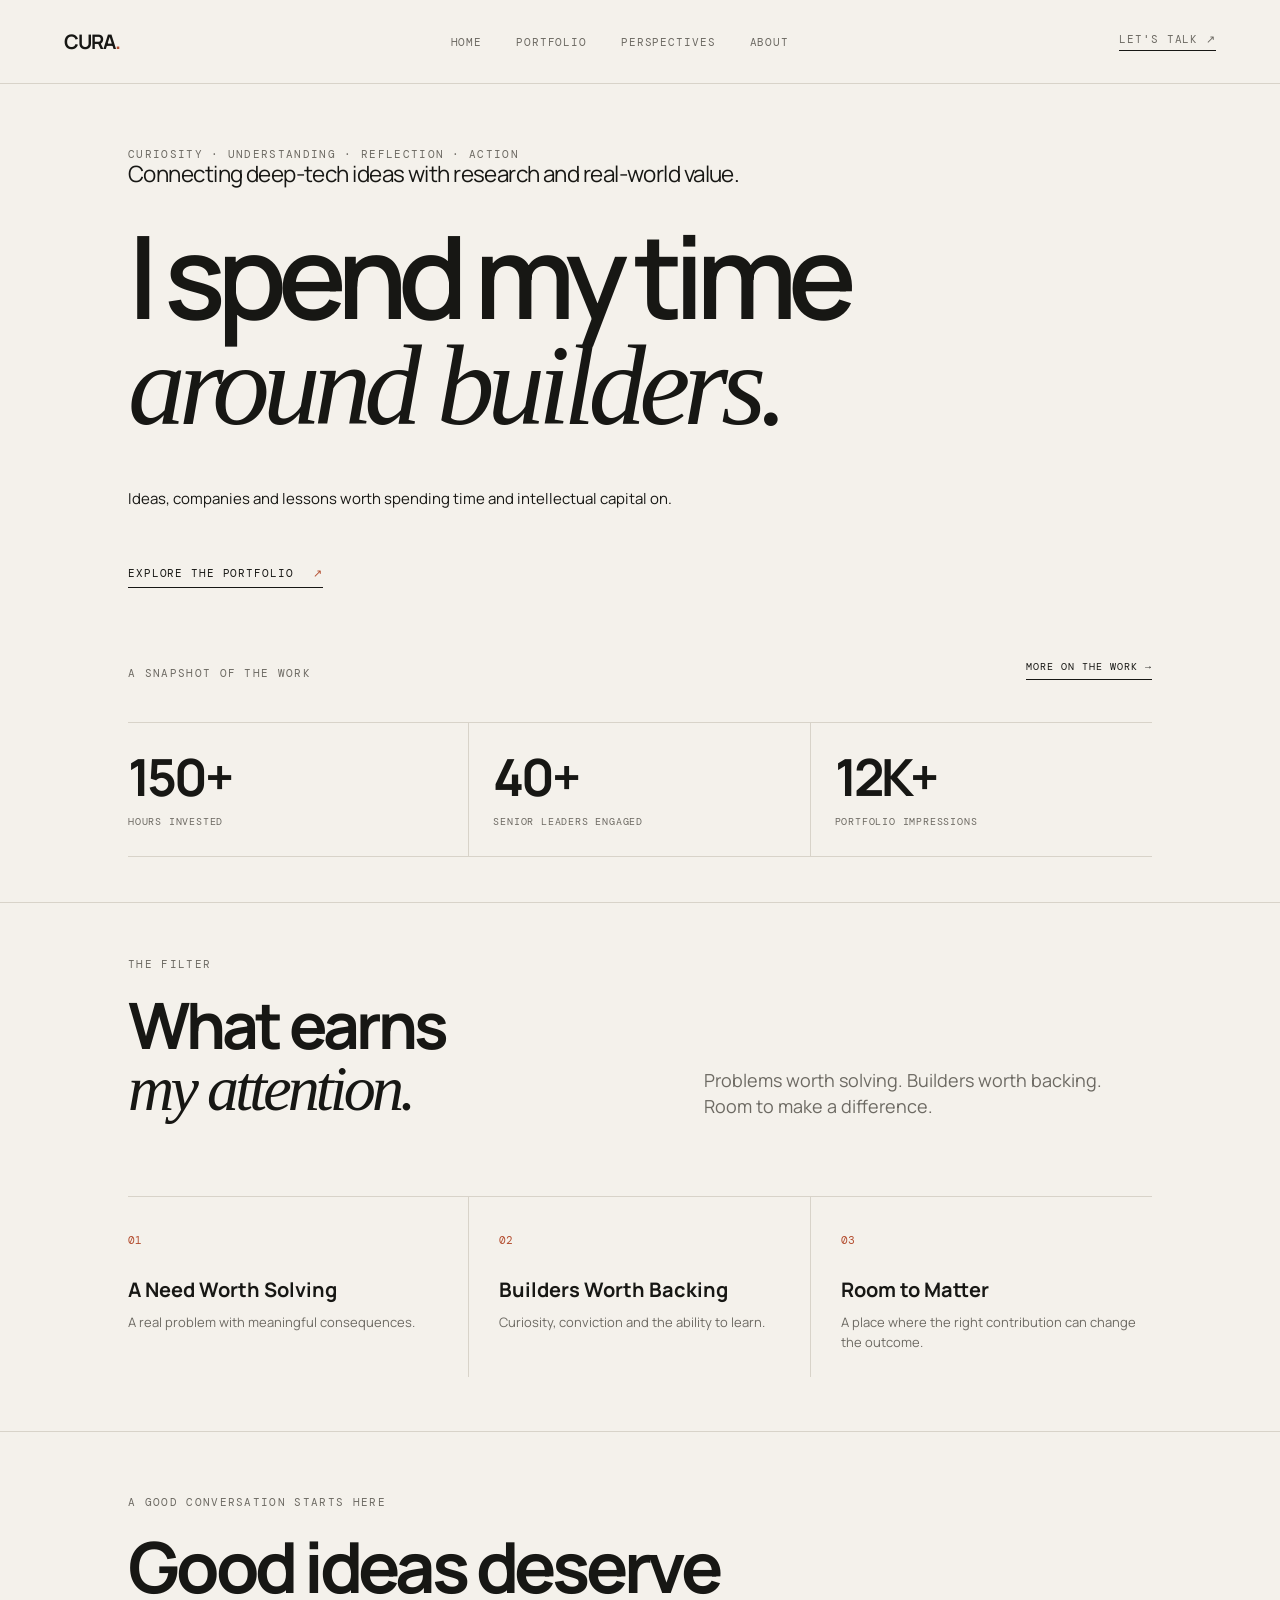
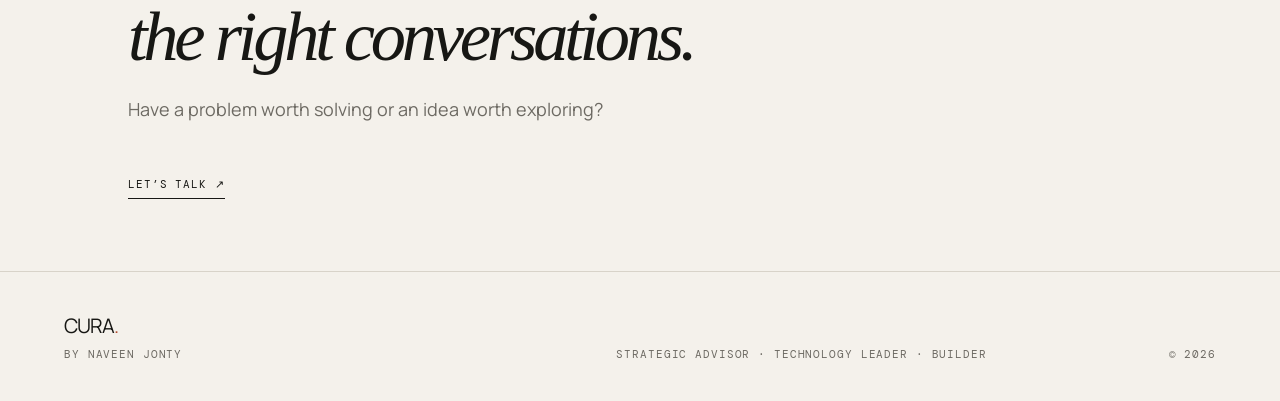
==== commit 7bcc0733: "Made home page simpler" ====
--- a/index.html
+++ b/index.html
@@ -1,19 +1,14 @@
 <!doctype html><html lang="en"><head><meta charset="utf-8"><meta name="viewport" content="width=device-width,initial-scale=1"><title>Home — CURA</title><meta name="description" content="CURA by Naveen Jonty — a portfolio of perspectives, people, businesses and ideas worth building."><link rel="stylesheet" href="styles.css"></head><body class="home-page"><header class="nav"><a class="brand" href="index.html">CURA<span>.</span></a><nav><a href="index.html">Home</a><a href="portfolio.html">Portfolio</a><a href="perspectives.html">Perspectives</a><a href="about.html">About</a></nav><a class="nav-note" href="mailto:hello@cura.ai">Let's talk ↗</a></header><main><section class="hero"><div class="eyebrow">CURiosity · Understanding · Reflection · Action</div><p class="hero-purpose">Connecting deep-tech ideas with research and real-world value.</p>
 
   <h1>I spend my time<br><em>around builders.</em></h1><p class="lede"></p><p class="lede small">Ideas, companies and lessons worth spending time and intellectual capital on.</p><a class="arrow-link" href="portfolio.html">Explore the portfolio <span>↗</span></a></section>
-<section class="statement">
-  <p>“A portfolio of perspectives, people, businesses and ideas that I believe can create <strong>disproportionate impact.</strong>”</p>
-</section>
-
 <section class="home-impact">
   <div class="section-head">
     <div class="eyebrow">A SNAPSHOT OF THE WORK</div>
-    <a href="portfolio.html#impact">SEE THE FULL IMPACT →</a>
+    <a href="portfolio.html#impact">MORE ON THE WORK →</a>
   </div>
-  <div class="home-impact-grid">
+  <div class="home-impact-grid home-impact-three">
     <div class="home-impact-item"><strong data-impact="hours">—</strong><span>Hours invested</span></div>
     <div class="home-impact-item"><strong data-impact="seniorStakeholders">—</strong><span>Senior leaders engaged</span></div>
-    <div class="home-impact-item"><strong data-impact="connections">—</strong><span>Strategic connections</span></div>
     <div class="home-impact-item"><strong data-impact="linkedinImpressions">—</strong><span>Portfolio impressions</span></div>
   </div>
 </section>
@@ -24,17 +19,12 @@
       <div class="eyebrow">THE FILTER</div>
       <h2>What earns<br><em>my attention.</em></h2>
     </div>
-    <p>The problems, builders and opportunities worth leaning into.</p>
+    <p>Problems worth solving. Builders worth backing. Room to make a difference.</p>
   </div>
   <div class="filter-grid">
-    <article class="filter-card"><span>01</span><h3>A Need Worth Solving</h3><p>Clear problem. Defined stakeholders. Enough gravity to matter.</p></article>
-    <article class="filter-card"><span>02</span><h3>Builders Worth Backing</h3><p>Credibility, curiosity, conviction and a willingness to learn.</p></article>
-    <article class="filter-card"><span>03</span><h3>Room to Matter</h3><p>Shared trust, strategic fit and an opportunity to create disproportionate value.</p></article>
+    <article class="filter-card"><span>01</span><h3>A Need Worth Solving</h3><p>A real problem with meaningful consequences.</p></article>
+    <article class="filter-card"><span>02</span><h3>Builders Worth Backing</h3><p>Curiosity, conviction and the ability to learn.</p></article>
+    <article class="filter-card"><span>03</span><h3>Room to Matter</h3><p>A place where the right contribution can change the outcome.</p></article>
   </div>
 </section>
-<section class="split"><div><div class="eyebrow">01 / Portfolio</div><h2>Future problems<br>worth <em>shaping.</em></h2></div><div><p>Five very different bets. One common thread: I believe each sits in a space that is becoming important — and that my time can help.</p><a class="text-link" href="portfolio.html">Meet the portfolio →</a></div></section><section class="portfolio-snapshot home-snapshot">
-
-
-
-
-<a class="portfolio-card" href="portfolio.html#navera"><div class="card-top"><span class="tags">ENTERPRISE ONTOLOGY · AI · MODERNIZATION</span><span class="card-num">01</span></div><div class="brand-mark">Navera Ventures</div><h2>Give enterprise AI its context.</h2><p>Connecting systems, processes and business knowledge to make AI more grounded and enterprise-ready.</p><span class="card-cta">Explore the engagement ↗</span></a><a class="portfolio-card" href="portfolio.html#agentid"><div class="card-top"><span class="tags">AI · AGENT IDENTITY · SECURITY</span><span class="card-num">02</span></div><div class="brand-mark">AgentID</div><h2>Trust before scale.</h2><p>Accelerating trust between agents, enterprises and customers.</p><span class="card-cta">Explore my perspective ↗</span></a><a class="portfolio-card" href="portfolio.html#logimodel"><div class="card-top"><span class="tags">SUPPLY CHAIN · AI</span><span class="card-num">03</span></div><div class="brand-mark">LogiModel</div><h2>Intelligence where it matters.</h2><p>Building a moat around supply-chain intelligence and value.</p><span class="card-cta">Explore my perspective ↗</span></a><a class="portfolio-card" href="portfolio.html#launchpad"><div class="card-top"><span class="tags">SPACETECH · TALENT</span><span class="card-num">04</span></div><div class="brand-mark">ZETA SPACE</div><h2>Make SpaceTech mainstream.</h2><p>Building curiosity, confidence and a new generation of SpaceTech talent.</p><span class="card-cta">Explore my perspective ↗</span></a><a class="portfolio-card" href="portfolio.html#cmul8"><div class="card-top"><span class="tags">AI · AGENTIC ORCHESTRATION</span><span class="card-num">05</span></div><div class="brand-mark">cmul8</div><h2>Trustworthy agentic societies.</h2><p>Turning research DNA into enterprise foundations for the agentic world.</p><span class="card-cta">Explore my perspective ↗</span></a></section><section class="closing"><div class="eyebrow">02 / Perspectives</div><h2>The field is<br><em>moving fast.</em></h2><p>I write to make sense of what I see — AI, enterprise technology, leadership, startups and the people building what comes next.</p><a class="arrow-link" href="perspectives.html">Read the field notes ↗</a></section></main><footer><div><span class="brand">CURA<span>.</span></span><p>By Naveen Jonty</p></div><div>Strategic Advisor · Technology Leader · Builder</div><div>© 2026</div></footer><script src="cura-config.js"></script></body></html>+<section class="closing"><div class="eyebrow">A GOOD CONVERSATION STARTS HERE</div><h2>Good ideas deserve<br><em>the right conversations.</em></h2><p>Have a problem worth solving or an idea worth exploring?</p><a class="arrow-link" href="mailto:hello@cura.ai">Let’s talk ↗</a></section></main><footer><div><span class="brand">CURA<span>.</span></span><p>By Naveen Jonty</p></div><div>Strategic Advisor · Technology Leader · Builder</div><div>© 2026</div></footer><script src="cura-config.js"></script></body></html>
--- a/styles.css
+++ b/styles.css
@@ -513,3 +513,15 @@
   .home-page .portfolio-snapshot.home-snapshot > a.portfolio-card:last-child p { margin: 0 0 42px; }
   .home-page .portfolio-snapshot.home-snapshot > a.portfolio-card:last-child .card-cta { position: absolute; bottom: 32px; left: 7vw; }
 }
+
+
+/* CURA v3.1 — editorial simplification */
+.home-impact-three{grid-template-columns:repeat(3,minmax(0,1fr))}
+.metric-grid-three{grid-template-columns:repeat(3,minmax(0,1fr))}
+.home-snapshot .portfolio-card p{max-width:390px;font-size:13px;line-height:1.55}
+.portfolio-card .tags{max-width:85%;line-height:1.5}
+.engagement-grid .engagement{min-height:185px}
+.engagement-grid .engagement h3{margin-top:24px}
+.impact .impact-close{max-width:760px;margin-top:28px;font-size:17px!important}
+@media(max-width:800px){.home-impact-three,.metric-grid-three{grid-template-columns:1fr 1fr}.home-impact-three>div:nth-child(2){border-right:0}.metric-grid-three .metric:nth-child(2n){border-right:0}.metric-grid-three .metric:nth-child(3){border-right:1px solid var(--line)}}
+@media(max-width:520px){.home-impact-three,.metric-grid-three{grid-template-columns:1fr}.home-impact-three>div,.metric-grid-three .metric{border-right:0!important}}
